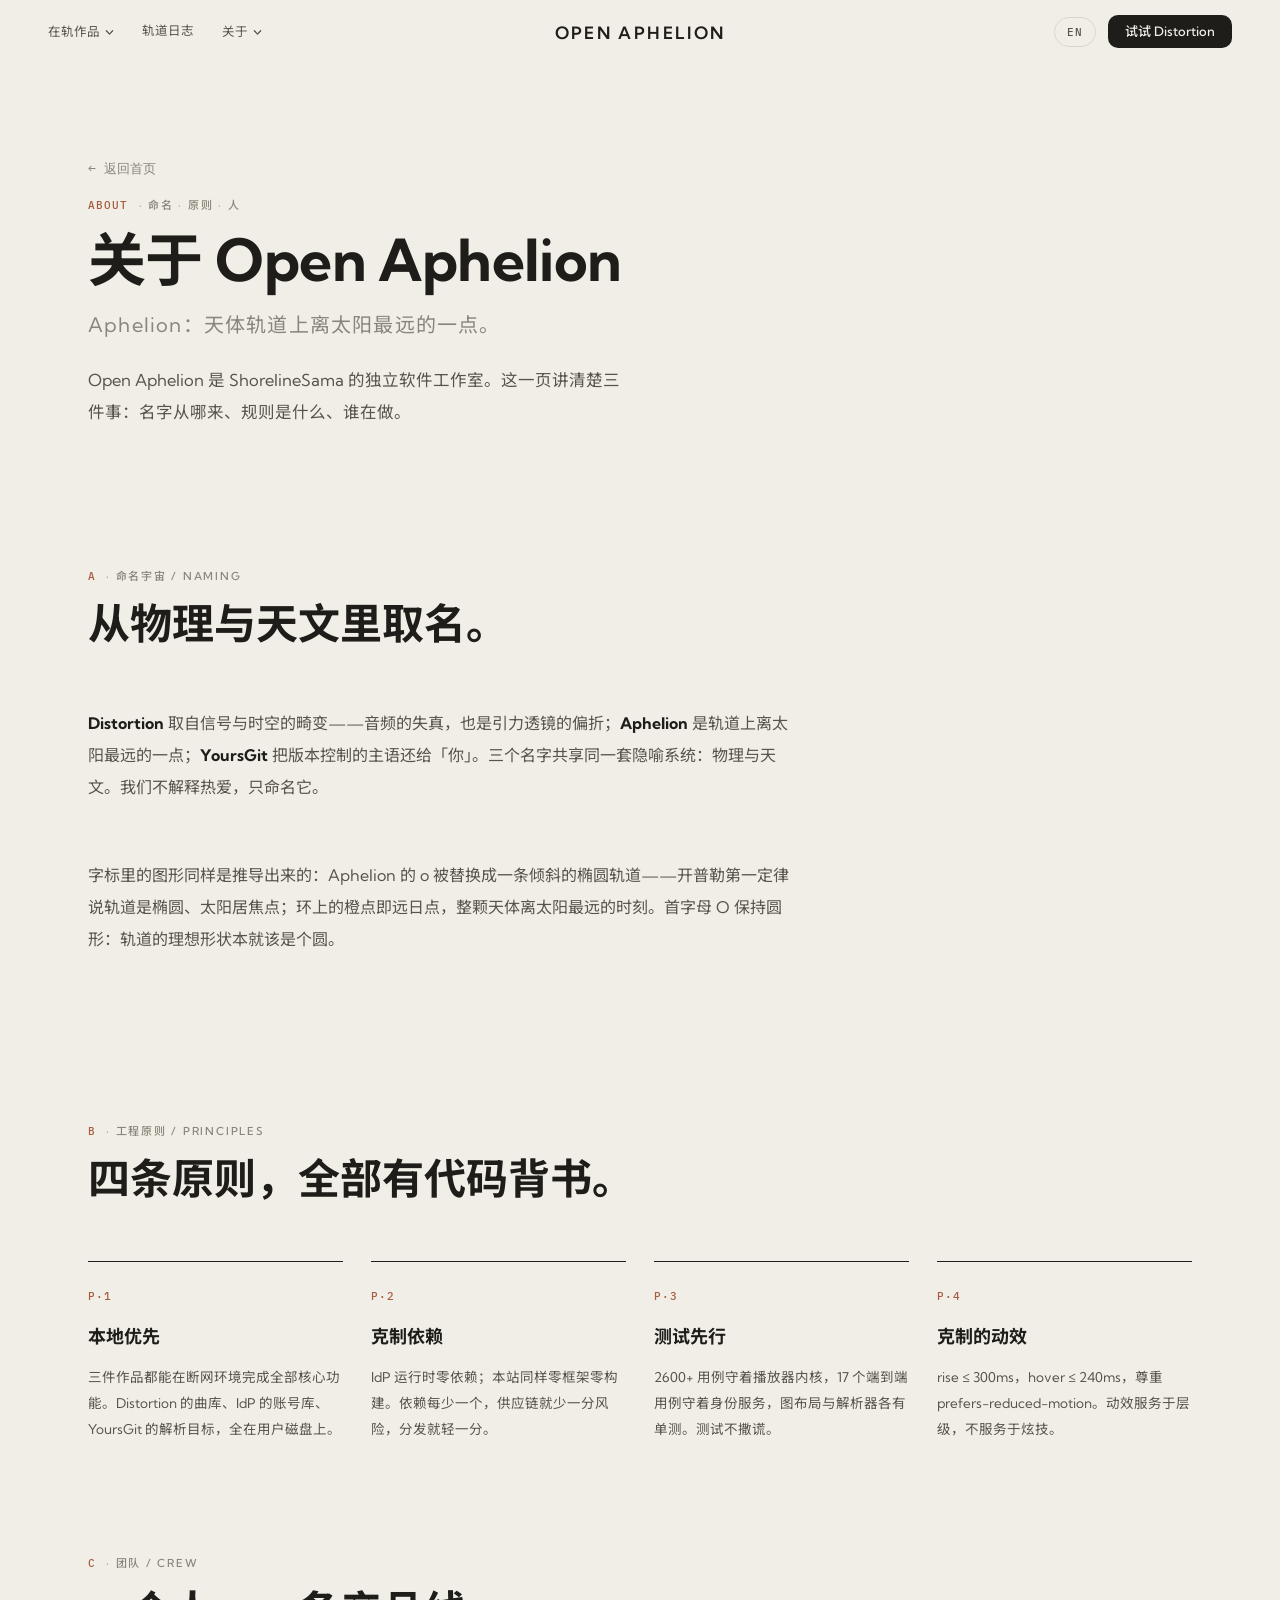
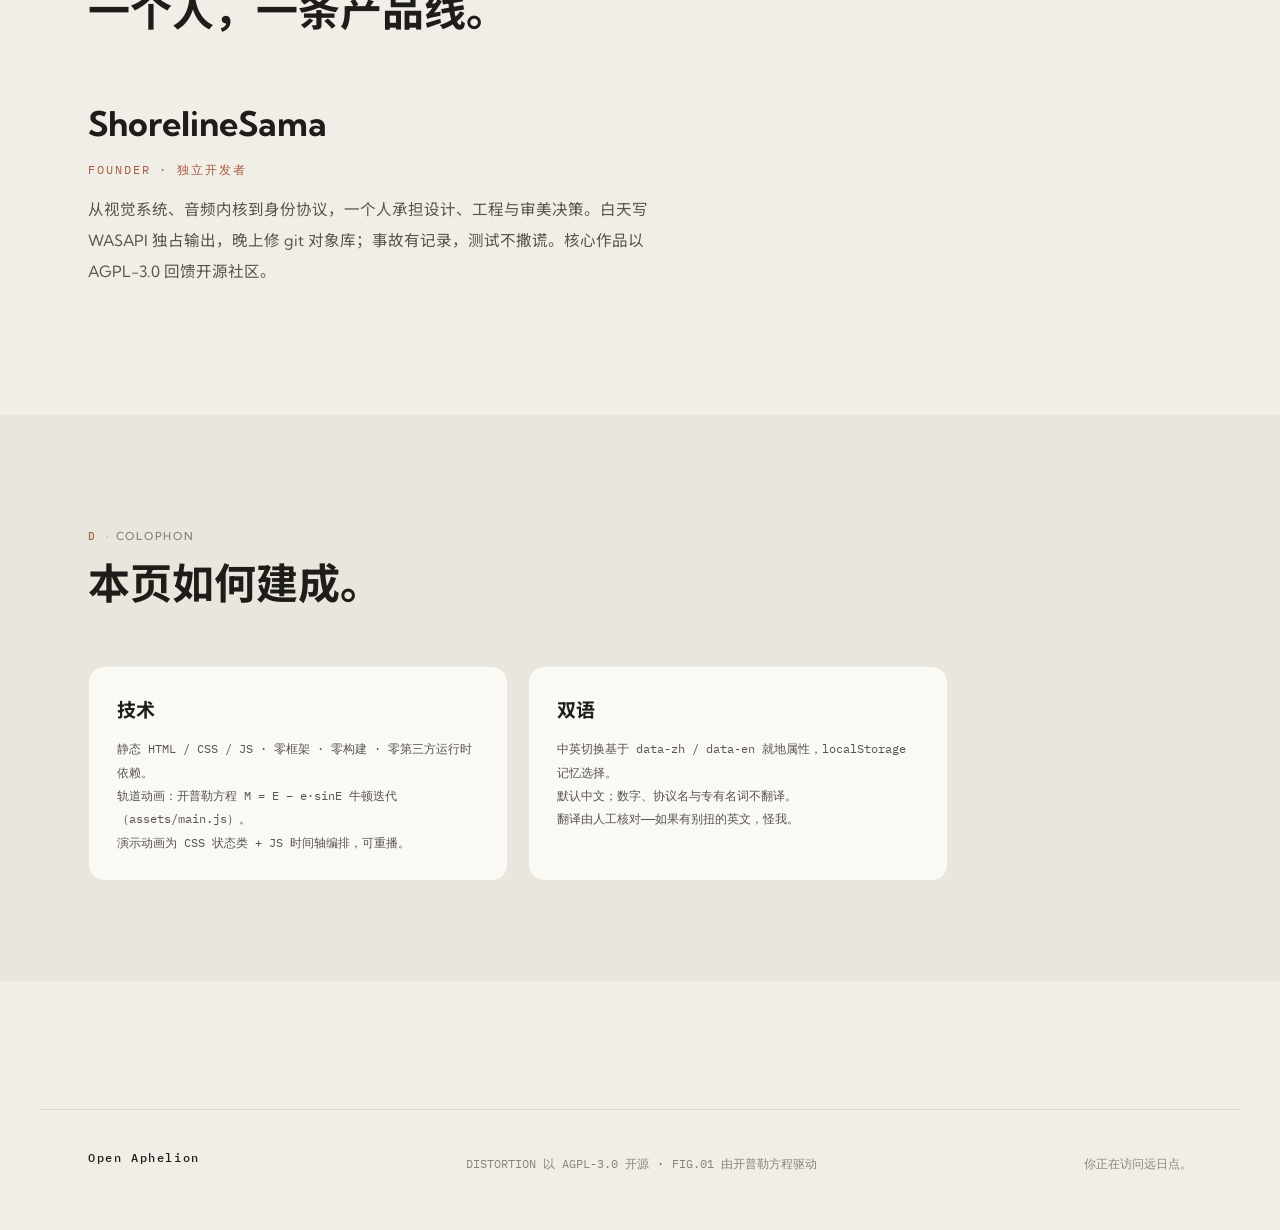
==== about.html @ 9a3bdd4e "Open Aphelion official website: 6-page bilingual site with Keplerian orbit demo - index + 3 work pag" ====
<!doctype html>
<html lang="zh-CN">
<head>
  <meta charset="utf-8">
  <meta name="viewport" content="width=device-width, initial-scale=1">
  <title data-zh="关于 — 命名宇宙与工程原则 · Open Aphelion" data-en="About — Naming & Engineering Principles · Open Aphelion">关于 — 命名宇宙与工程原则 · Open Aphelion</title>
  <link rel="icon" type="image/svg+xml" href="favicon.svg">
  <link rel="preconnect" href="https://fonts.googleapis.com">
  <link rel="preconnect" href="https://fonts.gstatic.com" crossorigin>
  <link href="https://fonts.googleapis.com/css2?family=Kumbh+Sans:wght@400;500;600;700&family=Noto+Sans+SC:wght@400;500;700&family=IBM+Plex+Mono:wght@400;500&display=swap" rel="stylesheet">
  <link rel="stylesheet" href="assets/style.css">
</head>
<body>

  <header class="topbar">
    <a class="brand" href="index.html" aria-label="Open Aphelion 首页">
      <span class="brand-name">Open Aphelion</span>
    </a>
    <nav class="topnav" aria-label="主导航">
      <div class="nav-item has-menu">
        <button class="nav-btn" type="button" aria-expanded="false" aria-haspopup="true"><span data-zh="在轨作品" data-en="Works">在轨作品</span><svg class="chev" viewBox="0 0 10 10" focusable="false"><path d="M1.5 3 L5 6.8 L8.5 3" fill="none" stroke="currentColor" stroke-width="1.4" stroke-linecap="round" stroke-linejoin="round"/></svg></button>
        <div class="menu" role="menu">
          <div class="menu-col">
            <p class="menu-title" data-zh="三件作品" data-en="Three works">三件作品</p>
            <a href="distortion.html" role="menuitem"><span data-zh="Distortion" data-en="Distortion">Distortion</span><span class="sub" data-zh="本地 Hi-Fi 无损播放器" data-en="Local Hi-Fi lossless player">本地 Hi-Fi 无损播放器</span></a>
            <a href="idp.html" role="menuitem"><span data-zh="Aphelion IdP" data-en="Aphelion IdP">Aphelion IdP</span><span class="sub" data-zh="统一身份认证 · 零依赖" data-en="Identity provider · zero deps">统一身份认证 · 零依赖</span></a>
            <a href="yoursgit.html" role="menuitem"><span data-zh="YoursGit" data-en="YoursGit">YoursGit</span><span class="sub" data-zh="本地 Git 提交可视化" data-en="Local Git visualization">本地 Git 提交可视化</span></a>
          </div>
          <div class="menu-col">
            <p class="menu-title" data-zh="速览" data-en="Overview">速览</p>
            <a href="index.html#works" role="menuitem" data-zh="作品总览" data-en="Works overview">作品总览</a>
            <a href="index.html#detail" role="menuitem" data-zh="夜航图" data-en="Night chart">夜航图</a>
            <a href="orbit-log.html" role="menuitem" data-zh="轨道日志" data-en="Orbit log">轨道日志</a>
          </div>
        </div>
      </div>
      <a href="orbit-log.html" data-zh="轨道日志" data-en="Orbit Log">轨道日志</a>
      <div class="nav-item has-menu">
        <button class="nav-btn" type="button" aria-expanded="false" aria-haspopup="true"><span data-zh="关于" data-en="About">关于</span><svg class="chev" viewBox="0 0 10 10" focusable="false"><path d="M1.5 3 L5 6.8 L8.5 3" fill="none" stroke="currentColor" stroke-width="1.4" stroke-linecap="round" stroke-linejoin="round"/></svg></button>
        <div class="menu" role="menu">
          <div class="menu-col">
            <p class="menu-title" data-zh="工作室" data-en="Studio">工作室</p>
            <a href="about.html#naming" role="menuitem" data-zh="命名宇宙" data-en="Naming">命名宇宙</a>
            <a href="about.html#principles" role="menuitem" data-zh="工程原则" data-en="Principles">工程原则</a>
            <a href="about.html#team-page" role="menuitem" data-zh="团队" data-en="Crew">团队</a>
            <a href="about.html#colophon" role="menuitem" data-zh="关于本页" data-en="About this page">关于本页</a>
          </div>
        </div>
      </div>
    </nav>
    </div>
    <div class="topbar-right">

      <button class="lang-btn" id="langBtn" type="button">EN</button>

      <a class="nav-cta" href="distortion.html" data-zh="试试 Distortion" data-en="Try Distortion">试试 Distortion</a>

    </div>

  </header>

  <main>
    <section class="subhero">
      <a class="backlink" href="index.html" data-zh="← 返回首页" data-en="← Back home">← 返回首页</a>
      <p class="eyebrow"><em>ABOUT</em>· <span data-zh="命名 · 原则 · 人" data-en="Naming · Principles · People">命名 · 原则 · 人</span></p>
      <h1 data-zh="关于 Open Aphelion" data-en="About Open Aphelion">关于 Open Aphelion</h1>
      <p class="sub-cn" data-zh="Aphelion：天体轨道上离太阳最远的一点。" data-en="Aphelion: the point of an orbit farthest from the sun.">Aphelion：天体轨道上离太阳最远的一点。</p>
      <p class="lead" data-zh="Open Aphelion 是 ShorelineSama 的独立软件工作室。这一页讲清楚三件事：名字从哪来、规则是什么、谁在做。" data-en="Open Aphelion is the independent studio of ShorelineSama. This page answers three things: where the names come from, what the rules are, and who does it.">Open Aphelion 是 ShorelineSama 的独立软件工作室。这一页讲清楚三件事：名字从哪来、规则是什么、谁在做。</p>
    </section>

    <section class="sec" id="naming">
      <header class="sec-head reveal">
        <p class="eyebrow"><em>A</em>· <span data-zh="命名宇宙 / NAMING" data-en="Naming / NAMING">命名宇宙 / NAMING</span></p>
        <h2 data-zh="从物理与天文里取名。" data-en="Names from physics and astronomy.">从物理与天文里取名。</h2>
      </header>
      <p class="prose reveal" data-zh-html="<strong>Distortion</strong> 取自信号与时空的畸变——音频的失真，也是引力透镜的偏折；<strong>Aphelion</strong> 是轨道上离太阳最远的一点；<strong>YoursGit</strong> 把版本控制的主语还给「你」。三个名字共享同一套隐喻系统：物理与天文。我们不解释热爱，只命名它。" data-en-html="<strong>Distortion</strong> comes from the warping of signals and spacetime — audio clipping, and the bending of light by a gravitational lens. <strong>Aphelion</strong> is the farthest point of an orbit from the sun. <strong>YoursGit</strong> hands the subject of version control back to <i>you</i>. One metaphor system: physics and astronomy. We don't explain the love; we just name it."><strong>Distortion</strong> 取自信号与时空的畸变——音频的失真，也是引力透镜的偏折；<strong>Aphelion</strong> 是轨道上离太阳最远的一点；<strong>YoursGit</strong> 把版本控制的主语还给「你」。三个名字共享同一套隐喻系统：物理与天文。我们不解释热爱，只命名它。</p>
      <p class="prose reveal" data-zh="字标里的图形同样是推导出来的：Aphelion 的 o 被替换成一条倾斜的椭圆轨道——开普勒第一定律说轨道是椭圆、太阳居焦点；环上的橙点即远日点，整颗天体离太阳最远的时刻。首字母 O 保持圆形：轨道的理想形状本就该是个圆。" data-en="The wordmark is derived the same way: the o in Aphelion becomes a tilted elliptical orbit — Kepler's first law says orbits are ellipses with the sun at a focus; the dot on the ring is the aphelion, the moment a body is farthest from the sun. The capital O stays a circle: the ideal shape of an orbit is a circle anyway.">字标里的图形同样是推导出来的：Aphelion 的 o 被替换成一条倾斜的椭圆轨道——开普勒第一定律说轨道是椭圆、太阳居焦点；环上的橙点即远日点，整颗天体离太阳最远的时刻。首字母 O 保持圆形：轨道的理想形状本就该是个圆。</p>
    </section>

    <section class="sec" id="principles">
      <header class="sec-head reveal">
        <p class="eyebrow"><em>B</em>· <span data-zh="工程原则 / PRINCIPLES" data-en="Principles / PRINCIPLES">工程原则 / PRINCIPLES</span></p>
        <h2 data-zh="四条原则，全部有代码背书。" data-en="Four principles, all backed by code.">四条原则，全部有代码背书。</h2>
      </header>
      <div class="principles">
        <div class="principle reveal">
          <span class="p-no">P·1</span>
          <h3 data-zh="本地优先" data-en="Local first">本地优先</h3>
          <p data-zh="三件作品都能在断网环境完成全部核心功能。Distortion 的曲库、IdP 的账号库、YoursGit 的解析目标，全在用户磁盘上。" data-en="All three works work offline at their core. Distortion's library, the IdP's account store and YoursGit's parse targets all live on the user's disk.">三件作品都能在断网环境完成全部核心功能。Distortion 的曲库、IdP 的账号库、YoursGit 的解析目标，全在用户磁盘上。</p>
        </div>
        <div class="principle reveal d1">
          <span class="p-no">P·2</span>
          <h3 data-zh="克制依赖" data-en="Minimal deps">克制依赖</h3>
          <p data-zh="IdP 运行时零依赖；本站同样零框架零构建。依赖每少一个，供应链就少一分风险，分发就轻一分。" data-en="The IdP has zero runtime deps; this site has zero frameworks and zero build. Fewer dependencies, less supply-chain risk, lighter ships.">IdP 运行时零依赖；本站同样零框架零构建。依赖每少一个，供应链就少一分风险，分发就轻一分。</p>
        </div>
        <div class="principle reveal d2">
          <span class="p-no">P·3</span>
          <h3 data-zh="测试先行" data-en="Test first">测试先行</h3>
          <p data-zh="2600+ 用例守着播放器内核，17 个端到端用例守着身份服务，图布局与解析器各有单测。测试不撒谎。" data-en="2600+ cases guard the player kernel, 17 end-to-end cases the identity service, with unit tests for graph layout and parsers. Tests don't lie.">2600+ 用例守着播放器内核，17 个端到端用例守着身份服务，图布局与解析器各有单测。测试不撒谎。</p>
        </div>
        <div class="principle reveal d3">
          <span class="p-no">P·4</span>
          <h3 data-zh="克制的动效" data-en="Restrained motion">克制的动效</h3>
          <p data-zh="rise ≤ 300ms，hover ≤ 240ms，尊重 prefers-reduced-motion。动效服务于层级，不服务于炫技。" data-en="rise ≤ 300ms, hover ≤ 240ms, prefers-reduced-motion respected. Motion serves hierarchy, not showing off.">rise ≤ 300ms，hover ≤ 240ms，尊重 prefers-reduced-motion。动效服务于层级，不服务于炫技。</p>
        </div>
      </div>
    </section>

    <section class="sec" id="team-page">
      <header class="sec-head reveal">
        <p class="eyebrow"><em>C</em>· <span data-zh="团队 / CREW" data-en="Crew / CREW">团队 / CREW</span></p>
        <h2 data-zh="一个人，一条产品线。" data-en="One person, one product line.">一个人，一条产品线。</h2>
      </header>
      <div class="crew reveal">
        <p class="crew-name">ShorelineSama</p>
        <p class="crew-role" data-zh="FOUNDER · 独立开发者" data-en="FOUNDER · Indie developer">FOUNDER · 独立开发者</p>
        <p class="crew-bio" data-zh="从视觉系统、音频内核到身份协议，一个人承担设计、工程与审美决策。白天写 WASAPI 独占输出，晚上修 git 对象库；事故有记录，测试不撒谎。核心作品以 AGPL-3.0 回馈开源社区。" data-en="From visual systems and audio kernels to identity protocols, one person carries design, engineering and taste. Writes WASAPI exclusive output by day, repairs git object stores by night; incidents on record, tests don't lie. Core works give back under AGPL-3.0.">从视觉系统、音频内核到身份协议，一个人承担设计、工程与审美决策。白天写 WASAPI 独占输出，晚上修 git 对象库；事故有记录，测试不撒谎。核心作品以 AGPL-3.0 回馈开源社区。</p>
      </div>
    </section>

    <div class="tint tint-wrap">
      <section class="sec" id="colophon">
        <header class="sec-head reveal">
          <p class="eyebrow"><em>D</em>· COLOPHON</p>
          <h2 data-zh="本页如何建成。" data-en="How this site is built.">本页如何建成。</h2>
        </header>
        <div class="openbox">
          <div class="open-cell reveal">
            <h3 data-zh="技术" data-en="Tech">技术</h3>
            <p class="mono" data-zh-html="静态 HTML / CSS / JS · 零框架 · 零构建 · 零第三方运行时依赖。<br>轨道动画：开普勒方程 M = E − e·sinE 牛顿迭代（assets/main.js）。<br>演示动画为 CSS 状态类 + JS 时间轴编排，可重播。" data-en-html="Static HTML / CSS / JS · zero frameworks · zero build · zero third-party runtime.<br>Orbit demo: Kepler's equation M = E − e·sinE via Newton iteration (assets/main.js).<br>The intro sequence is CSS state classes orchestrated by a JS timeline, replayable.">静态 HTML / CSS / JS · 零框架 · 零构建 · 零第三方运行时依赖。<br>轨道动画：开普勒方程 M = E − e·sinE 牛顿迭代（assets/main.js）。<br>演示动画为 CSS 状态类 + JS 时间轴编排，可重播。</p>
          </div>
          <div class="open-cell reveal d1">
            <h3 data-zh="双语" data-en="Bilingual">双语</h3>
            <p class="mono" data-zh-html="中英切换基于 data-zh / data-en 就地属性，localStorage 记忆选择。<br>默认中文；数字、协议名与专有名词不翻译。<br>翻译由人工核对——如果有别扭的英文，怪我。" data-en-html="ZH/EN toggle works on in-place data-zh / data-en attributes; choice kept in localStorage.<br>Chinese by default; numbers, protocol names and proper nouns stay untranslated.<br>Translations are hand-checked — blame me for any awkward English.">中英切换基于 data-zh / data-en 就地属性，localStorage 记忆选择。<br>默认中文；数字、协议名与专有名词不翻译。<br>翻译由人工核对——如果有别扭的英文，怪我。</p>
          </div>
        </div>
      </section>
    </div>
  </main>

  <footer class="foot">
    <p class="foot-brand" aria-label="Open Aphelion"><b>Open Aphelion</b></p>
    <p data-zh-html="DISTORTION 以 AGPL-3.0 开源<i>·</i>FIG.01 由开普勒方程驱动" data-en-html="DISTORTION is open source under AGPL-3.0<i>·</i>FIG.01 is driven by Kepler's equation">DISTORTION 以 AGPL-3.0 开源<i>·</i>FIG.01 由开普勒方程驱动</p>
    <p data-zh="你正在访问远日点。" data-en="You are at the aphelion.">你正在访问远日点。</p>
  </footer>

  <script src="assets/main.js"></script>
</body>
</html>
---- assets/style.css ----
/* ==========================================================
   OPEN APHELION — Anthropic 式人文印刷风
   象牙双底 #faf9f5 / #f0eee6 · 暖墨 #1f1d1a · book cloth 橙 #d97757
   衬线宣言 + 无衬线正文 + 等宽数据标注。
   动效纪律：rise ≤300ms，hover ≤240ms，尊重 prefers-reduced-motion。
   ========================================================== */

:root {
  /* Anthropic 校准色板：暖米底 + 赤陶点缀 + 实色细线 */
  --ivory: #f0eee6;
  --ivory-2: #e9e6dd;
  --card: #faf9f4;
  --ink: #1f1d1a;
  --ink-2: #57544d;
  --ink-3: #8a857a;
  --line: #d9d6ce;
  --line-soft: rgba(31, 29, 26, .08);
  --accent: #cc785c;
  --accent-deep: #a85b3f;
  --night: #141413;
  --night-ink: #ece7dd;
  --night-ink-2: #a89f92;
  --night-line: rgba(236, 231, 221, .14);

  /* 全站无衬线：Kumbh Sans（拉丁/字标）+ Noto Sans SC（中文）。
     --serif 变量保留以兼容旧引用，但已指向无衬线栈。 */
  --serif: "Kumbh Sans", "Noto Sans SC", system-ui, -apple-system, sans-serif;
  --sans-en: "Kumbh Sans", "Noto Sans SC", system-ui, -apple-system, sans-serif;
  --sans: "Kumbh Sans", "Noto Sans SC", "Microsoft YaHei", system-ui, -apple-system, sans-serif;
  --mono: "IBM Plex Mono", "Cascadia Mono", Consolas, "Courier New", monospace;
}

* { box-sizing: border-box; }

html { scroll-behavior: smooth; }

body {
  margin: 0;
  background: var(--ivory);
  color: var(--ink);
  font: 16px/1.8 var(--sans);
  -webkit-font-smoothing: antialiased;
  text-rendering: optimizeLegibility;
}

::selection { background: var(--accent); color: var(--ivory); }

a { color: inherit; }

h1, h2, h3 { font-family: var(--serif); font-weight: 700; }

/* ---------- 眉标 / 编号体系（sans 小型大写，mono 只做数据） ---------- */
.eyebrow {
  margin: 0 0 16px;
  font: 500 11px/1 var(--sans);
  letter-spacing: .16em;
  color: var(--ink-3);
  text-transform: uppercase;
}
.eyebrow em {
  font-style: normal;
  color: var(--accent-deep);
  margin-right: 10px;
  font-family: var(--mono);
  letter-spacing: .1em;
}

/* ---------- 进入动效（rise ≤300ms） ---------- */
.reveal { opacity: 0; transform: translateY(12px); transition: opacity .3s ease-out, transform .3s ease-out; }
.reveal.in { opacity: 1; transform: none; }
.d1 { transition-delay: .06s; }
.d2 { transition-delay: .12s; }
.d3 { transition-delay: .18s; }

/* ==========================================================
   顶栏 · Anthropic 式导航（照截图布局）
   链接组居左 · 字标绝对居中（全大写宽字距）· 右侧 EN + CTA
   ========================================================== */
.topbar {
  position: sticky;
  top: 0;
  z-index: 50;
  display: flex;
  justify-content: space-between;
  align-items: center;
  gap: 24px;
  padding: 15px clamp(20px, 4vw, 48px);
  background: color-mix(in srgb, var(--ivory) 92%, transparent);
  backdrop-filter: blur(10px);
  -webkit-backdrop-filter: blur(10px);
}

/* ---------- 字标：绝对居中，全大写宽字距 ---------- */
.brand {
  position: absolute;
  left: 50%;
  top: 50%;
  transform: translate(-50%, -50%);
  text-decoration: none;
  line-height: 1;
}
.brand-open,
.brand-name {
  font: 600 17px var(--sans-en);
  color: var(--ink);
  letter-spacing: .14em;
  text-transform: uppercase;
  white-space: nowrap;
}

.topnav {
  display: flex;
  gap: clamp(18px, 2.2vw, 30px);
  align-items: center;
}
.topnav a,
.nav-btn {
  font: 400 12.5px/1 var(--sans);
  color: var(--ink-2);
  text-decoration: none;
  padding: 8px 0;
  background: none;
  border: none;
  cursor: pointer;
  display: inline-flex;
  align-items: center;
  gap: 5px;
  transition: color .24s ease;
}
.topnav a:hover, .nav-btn:hover { color: var(--ink); }
.topnav a[aria-current="page"] { color: var(--ink); font-weight: 500; }

.nav-item { position: relative; }
.nav-btn .chev { width: 9px; height: 9px; transition: transform .24s ease; }
.nav-item.open .chev { transform: rotate(180deg); }
.nav-item.open .nav-btn { color: var(--ink); }

/* ---------- 下拉面板（Anthropic 式白卡多列） ---------- */
.menu {
  position: absolute;
  top: calc(100% + 10px);
  left: -16px;
  transform: translateY(6px);
  display: none;
  background: var(--card);
  border: 1px solid var(--line);
  border-radius: 14px;
  box-shadow: 0 18px 44px rgba(31, 29, 26, .12);
  padding: 22px 26px;
  gap: 40px;
  z-index: 60;
  white-space: nowrap;
}
.nav-item.open .menu { display: flex; animation: menu-in .2s ease-out forwards; }
@keyframes menu-in {
  from { opacity: 0; transform: translateY(2px); }
  to   { opacity: 1; transform: translateY(0); }
}
.menu-col { min-width: 190px; }
.menu-col + .menu-col { padding-left: 40px; border-left: 1px solid var(--line-soft); }
.menu-title {
  margin: 0 0 10px;
  font: 500 10.5px var(--mono);
  letter-spacing: .12em;
  color: var(--ink-3);
  text-transform: uppercase;
}
.menu a {
  display: block;
  padding: 6px 0;
  font: 400 13.5px/1.5 var(--sans);
  color: var(--ink);
  text-decoration: none;
  transition: color .2s ease;
}
.menu a:hover { color: var(--accent-deep); }
.menu a .sub { display: block; font-size: 11.5px; color: var(--ink-3); }

.topbar-right { display: flex; align-items: center; gap: 12px; flex: none; margin-left: auto; }

.lang-btn {
  font: 500 10.5px var(--mono);
  letter-spacing: .08em;
  color: var(--ink-2);
  background: none;
  border: 1px solid var(--line);
  border-radius: 999px;
  padding: 7px 12px;
  cursor: pointer;
  transition: color .24s ease, border-color .24s ease;
}
.lang-btn:hover { color: var(--accent-deep); border-color: var(--accent-deep); }

.nav-cta {
  font: 500 13px/1 var(--sans);
  color: var(--ivory);
  background: var(--ink);
  padding: 10px 17px;
  border-radius: 10px;
  text-decoration: none;
  transition: background .24s ease, transform .24s ease;
}
.nav-cta:hover { background: var(--accent-deep); transform: translateY(-1px); }

/* ==========================================================
   HERO
   ========================================================== */
.hero {
  max-width: 1200px;
  margin: 0 auto;
  padding: clamp(48px, 7vw, 100px) clamp(20px, 4vw, 48px) 0;
}

.hero-grid {
  display: grid;
  grid-template-columns: minmax(0, 10fr) minmax(0, 11fr);
  gap: clamp(28px, 5vw, 64px);
  align-items: center;
}

.hero-copy h1 {
  margin: 0 0 10px;
  font-size: clamp(40px, 5vw, 66px);
  line-height: 1.1;
  letter-spacing: -.005em;
}

/* Hero 超大字标（Kumbh Sans，两级同权） */
.wordmark-hero {
  font-family: var(--sans-en);
  font-weight: 600;
  letter-spacing: -.015em;
  white-space: nowrap;
}
.wordmark-hero .wm-open {
  font-weight: 600;
  color: var(--ink);
  margin-right: .22em;
  letter-spacing: -.015em;
}

.hero-cn {
  margin: 0 0 24px;
  font-family: var(--serif);
  font-weight: 600;
  font-size: clamp(19px, 2vw, 24px);
  letter-spacing: .08em;
  color: var(--ink);
}

.lead {
  margin: 0 0 34px;
  max-width: 33em;
  font-size: 16.5px;
  line-height: 1.9;
  color: var(--ink-2);
}
.lead strong { color: var(--ink); }

.hero-cta { display: flex; flex-wrap: wrap; gap: 14px; align-items: center; }

.btn-solid, .btn-ghost {
  display: inline-block;
  padding: 13px 26px;
  font: 500 14px/1 var(--sans);
  letter-spacing: .02em;
  text-decoration: none;
  border-radius: 10px;
  transition: background .24s ease, color .24s ease, transform .24s ease, border-color .24s ease;
}
.btn-solid { background: var(--ink); color: var(--ivory); }
.btn-solid:hover { background: var(--accent-deep); transform: translateY(-2px); }
.btn-ghost { background: transparent; color: var(--ink-2); border: none; padding-left: 4px; }
.btn-ghost:hover { color: var(--accent-deep); transform: translateY(-2px); }

/* ---------- 轨道图 ---------- */
.orbit-figure { margin: 0; min-width: 0; }
.orbit-figure svg { width: 100%; height: auto; display: block; }

.orbit-figure figcaption {
  margin-top: 14px;
  padding-top: 14px;
  border-top: 1px solid var(--line-soft);
  font: 400 11.5px/1.8 var(--mono);
  color: var(--ink-3);
}

.orbit { fill: none; stroke: var(--ink); stroke-opacity: .42; stroke-width: 1.2; vector-effect: non-scaling-stroke; transition: stroke-opacity .24s ease, stroke .24s ease; }
.orbit.hover { stroke: var(--accent-deep); stroke-opacity: .85; }

.sun-core { fill: var(--accent); }
.sun-halo1 { fill: none; stroke: var(--accent); stroke-opacity: .45; stroke-width: 1; }
.sun-halo2 { fill: none; stroke: var(--accent); stroke-opacity: .16; stroke-width: 1; }

.ap-mark { fill: none; stroke: var(--accent); stroke-width: 1.4; }
.ap-line { stroke: var(--accent); stroke-width: 1; stroke-dasharray: 3 3; }
.ap-label { font: 500 11px var(--mono); letter-spacing: .14em; fill: var(--accent-deep); }
.ap-sub { font: 400 10px var(--sans); fill: var(--ink-3); }

.fig-corner { font: 400 10px var(--mono); letter-spacing: .08em; fill: var(--ink-3); }

.body { cursor: pointer; outline: none; }
.body-dot { fill: var(--ink); transition: fill .24s ease; }
.body-label {
  font: 500 10.5px var(--mono);
  letter-spacing: .12em;
  fill: var(--ink);
  text-anchor: middle;
  opacity: 0;
  transition: opacity .24s ease;
}
.body:hover .body-dot, .body:focus-visible .body-dot { fill: var(--accent-deep); }
.body:hover .body-label, .body:focus-visible .body-label { opacity: 1; }

/* ---------- 彗尾拖迹 ---------- */
.trail-dot { fill: var(--ink); pointer-events: none; }
.trail-dot.t1 { fill: var(--ink); }
.trail-dot.t2 { fill: var(--ink); }

/* ---------- 星空层 ---------- */
.star { fill: var(--ink); pointer-events: none; animation: twinkle 3.4s ease-in-out infinite alternate; }
@keyframes twinkle { from { opacity: .10; } to { opacity: .55; } }

/* ---------- 太阳呼吸 / 点火涟漪 ---------- */
.sun-halo1, .sun-halo2 { transform-box: fill-box; transform-origin: center; }
#orbitSvg:not(.intro) .sun-halo1 { animation: sun-breathe 3.6s ease-in-out infinite; }
#orbitSvg:not(.intro) .sun-halo2 { animation: sun-breathe 3.6s ease-in-out 1.2s infinite; }
@keyframes sun-breathe {
  0%, 100% { transform: scale(1); opacity: 1; }
  50%      { transform: scale(1.07); opacity: .72; }
}
.sun-ripple {
  fill: none; stroke: var(--accent); stroke-width: 1;
  transform-box: fill-box; transform-origin: center;
  animation: sun-ripple 1.15s ease-out forwards;
}
@keyframes sun-ripple {
  from { transform: scale(1); opacity: .55; }
  to   { transform: scale(3.8); opacity: 0; }
}

/* ---------- 描线笔尖 ---------- */
.draw-tip { fill: var(--accent); pointer-events: none; }

/* ---------- 天体信息牌（双行） ---------- */
.body-label .lb-sub {
  font: 400 9.5px var(--mono);
  letter-spacing: .06em;
  fill: var(--ink-3);
}

/* ---------- 时间流速控制 ---------- */
.speed-ctl {
  display: inline-flex;
  gap: 4px;
  margin-left: 12px;
  vertical-align: middle;
}
.speed-btn {
  font: 500 10.5px var(--mono);
  color: var(--ink-3);
  background: none;
  border: 1px solid var(--line);
  border-radius: 999px;
  padding: 4px 11px;
  cursor: pointer;
  transition: color .24s ease, border-color .24s ease, background .24s ease;
}
.speed-btn:hover { color: var(--ink); border-color: var(--ink-3); }
.speed-btn[aria-pressed="true"] {
  color: var(--ivory);
  background: var(--ink);
  border-color: var(--ink);
}

/* ---------- 开场演示动画（JS 时间轴驱动状态类） ---------- */
#orbitSvg.intro .stars,
#orbitSvg.intro .sun,
#orbitSvg.intro .orbit,
#orbitSvg.intro .body,
#orbitSvg.intro .ap-mark,
#orbitSvg.intro .ap-line,
#orbitSvg.intro .ap-label,
#orbitSvg.intro .ap-sub,
#orbitSvg.intro .fig-corner { opacity: 0; }

#orbitSvg.intro .stars { transition: opacity .8s ease; }
#orbitSvg.s-stars .stars { opacity: 1; }

#orbitSvg.intro .sun { transition: opacity .5s ease; }
#orbitSvg.s-sun .sun { opacity: 1; }

#orbitSvg.s-o1 .o1, #orbitSvg.s-o2 .o2, #orbitSvg.s-o3 .o3 { opacity: 1; transition: opacity .35s ease; }

#orbitSvg.s-b1 #body1, #orbitSvg.s-b2 #body2, #orbitSvg.s-b3 #body3 { opacity: 1; transition: opacity .45s ease; }
#orbitSvg.intro .body-dot { transform: scale(0); transform-box: fill-box; transform-origin: center; }
#orbitSvg.s-b1 #body1 .body-dot, #orbitSvg.s-b2 #body2 .body-dot, #orbitSvg.s-b3 #body3 .body-dot {
  transform: scale(1); transition: transform .5s cubic-bezier(.34,1.56,.64,1);
}

#orbitSvg.s-ap .ap-mark, #orbitSvg.s-ap .ap-line, #orbitSvg.s-ap .ap-label, #orbitSvg.s-ap .ap-sub {
  opacity: 1; transition: opacity .6s ease;
}
#orbitSvg.s-fig .fig-corner { opacity: 1; transition: opacity .6s ease; }

.replay-btn {
  margin-left: 12px;
  font: 500 10.5px var(--mono);
  letter-spacing: .08em;
  color: var(--accent-deep);
  background: none;
  border: 1px solid rgba(217, 119, 87, .45);
  border-radius: 999px;
  padding: 4px 12px;
  cursor: pointer;
  transition: background .24s ease, color .24s ease;
}
.replay-btn:hover { background: var(--accent-deep); color: var(--ivory); }

/* ---------- 子页 ---------- */
.subhero {
  max-width: 1200px;
  margin: 0 auto;
  padding: clamp(48px, 7vw, 96px) clamp(20px, 4vw, 48px) 0;
  scroll-margin-top: 72px;
}
.subhero h1 {
  margin: 0 0 14px;
  font-size: clamp(36px, 4.6vw, 58px);
  line-height: 1.15;
  letter-spacing: -.01em;
}
.subhero .sub-cn {
  margin: 0 0 22px;
  font-size: clamp(16px, 1.6vw, 20px);
  color: var(--ink-3);
  letter-spacing: .06em;
}
.subhero .lead { margin-bottom: 28px; }
.chip-row { display: flex; flex-wrap: wrap; gap: 10px; margin-bottom: 34px; }
.chip-row .chip { font-size: 11px; padding: 7px 13px; }

.codeblock {
  background: var(--night);
  color: var(--night-ink);
  border-radius: 14px;
  padding: 22px 24px;
  overflow-x: auto;
  font: 400 12.5px/1.9 var(--mono);
  margin: 0 0 28px;
}
.codeblock .cm { color: var(--night-ink-2); }
.codeblock .hl { color: var(--accent); }

.getbox {
  display: grid;
  grid-template-columns: repeat(2, minmax(0, 1fr));
  gap: 16px;
  max-width: 760px;
}
.getcell {
  background: var(--card);
  border: 1px solid var(--line-soft);
  border-radius: 16px;
  padding: 24px 26px;
}
.getcell h3 { margin: 0 0 8px; font-size: 17px; }
.getcell p { margin: 0; font-size: 13.5px; line-height: 1.9; color: var(--ink-2); }
.getcell .mono { font-family: var(--mono); font-size: 12px; color: var(--accent-deep); }

.backlink {
  display: inline-block;
  margin-bottom: 22px;
  font: 400 12.5px var(--mono);
  color: var(--ink-3);
  text-decoration: none;
  transition: color .24s ease;
}
.backlink:hover { color: var(--accent-deep); }

/* 子页 prev / next */
.pn {
  max-width: 1200px;
  margin: clamp(56px, 8vw, 100px) auto 0;
  padding: 0 clamp(20px, 4vw, 48px);
  display: grid;
  grid-template-columns: 1fr 1fr;
  gap: 16px;
}
.pn a {
  display: block;
  background: var(--card);
  border: 1px solid var(--line-soft);
  border-radius: 16px;
  padding: 22px 26px;
  text-decoration: none;
  transition: transform .24s ease, box-shadow .24s ease;
}
.pn a:hover { transform: translateY(-3px); box-shadow: 0 14px 34px rgba(31,29,26,.07); }
.pn .pn-label { display: block; font: 400 11px var(--mono); letter-spacing: .12em; color: var(--ink-3); margin-bottom: 6px; }
.pn .pn-name { font: 600 18px var(--sans-en); color: var(--ink); }
.pn a.next { text-align: right; }

/* ---------- hero 数据行 ---------- */
.hero-stats {
  list-style: none;
  margin: clamp(44px, 6vw, 76px) 0 0;
  padding: 30px 0 40px;
  border-top: 1px solid var(--line);
  display: grid;
  grid-template-columns: repeat(4, 1fr);
  gap: 20px;
}
.hero-stats li { border-left: 1px solid var(--line-soft); padding-left: 20px; }
.hero-stats b {
  display: block;
  font: 500 clamp(22px, 2.6vw, 30px)/1.15 var(--mono);
  letter-spacing: -.02em;
  color: var(--ink);
}
.hero-stats span { font: 400 12px/1.7 var(--mono); color: var(--ink-3); }

/* ==========================================================
   宣言（衬线大字，Anthropic 式）
   ========================================================== */
.manifesto {
  max-width: 860px;
  margin: 0 auto;
  padding: clamp(72px, 10vw, 140px) clamp(20px, 4vw, 48px);
  text-align: left;
}
.manifesto h2 {
  margin: 0 0 26px;
  font-size: clamp(28px, 3.8vw, 46px);
  line-height: 1.35;
  letter-spacing: .01em;
  font-weight: 700;
}
.manifesto h2 em { font-style: normal; color: var(--accent-deep); }
.manifesto p {
  margin: 0;
  max-width: 36em;
  font-size: 16.5px;
  line-height: 2;
  color: var(--ink-2);
}

/* ==========================================================
   通用 Section
   ========================================================== */
.sec {
  max-width: 1200px;
  margin: 0 auto;
  padding: clamp(64px, 9vw, 120px) clamp(20px, 4vw, 48px) 0;
  scroll-margin-top: 72px;
}

.sec-head { margin-bottom: clamp(36px, 5vw, 56px); }
.sec-head h2 {
  margin: 0 0 12px;
  font-size: clamp(27px, 3.4vw, 42px);
  letter-spacing: 0;
  line-height: 1.25;
}
.sec-sub { margin: 0; color: var(--ink-2); font-size: 15.5px; max-width: 40em; }

.prose { max-width: 44em; margin: 0 0 clamp(36px, 5vw, 56px); color: var(--ink-2); font-size: 16px; line-height: 2; }
.prose strong { color: var(--ink); }

/* 交替底色段 */
.tint { background: var(--ivory-2); }
.tint-wrap { margin-top: clamp(72px, 10vw, 140px); padding-bottom: clamp(56px, 8vw, 100px); }
.tint-wrap .sec { padding-top: clamp(64px, 9vw, 120px); }

/* ==========================================================
   作品卡
   ========================================================== */
.cards {
  display: grid;
  grid-template-columns: repeat(3, minmax(0, 1fr));
  gap: 20px;
}

.card {
  display: flex;
  flex-direction: column;
  background: var(--card);
  border: 1px solid var(--line);
  border-radius: 12px;
  padding: 30px 28px 26px;
  transition: transform .24s ease, box-shadow .24s ease;
}
.card:hover {
  transform: translateY(-4px);
  box-shadow: 0 18px 44px rgba(31, 29, 26, .07);
}
.card:hover .card-no { color: var(--accent-deep); }

.card-top {
  display: flex;
  justify-content: space-between;
  align-items: baseline;
  margin-bottom: 22px;
}
.card-no { font: 500 13px/1 var(--mono); color: var(--ink-3); transition: color .24s ease; }
.chip {
  font: 400 10px/1 var(--mono);
  letter-spacing: .1em;
  color: var(--accent-deep);
  background: color-mix(in srgb, var(--accent) 12%, transparent);
  border-radius: 999px;
  padding: 6px 11px;
}

.card-title { margin: 0 0 6px; font-size: 25px; }
.card-cn {
  font-size: 13.5px;
  font-weight: 600;
  color: var(--ink-3);
  margin-left: 8px;
  letter-spacing: .12em;
}
.card-role {
  margin: 0 0 16px;
  font: 400 12px/1.6 var(--mono);
  color: var(--accent-deep);
}
.card-desc { margin: 0 0 22px; font-size: 14px; line-height: 1.9; color: var(--ink-2); flex: 1; }

.card-meta { margin: 0 0 20px; }
.card-meta div {
  display: grid;
  grid-template-columns: 84px 1fr;
  gap: 12px;
  padding: 9px 0;
  border-top: 1px solid var(--line-soft);
  font: 400 11.5px/1.7 var(--mono);
}
.card-meta dt { color: var(--ink-3); letter-spacing: .08em; }
.card-meta dd { margin: 0; color: var(--ink); }

.card-link {
  font: 400 13px/1 var(--sans);
  text-decoration: none;
  color: var(--ink-2);
  transition: color .24s ease;
}
.card-link:hover { color: var(--accent-deep); }

/* ==========================================================
   夜航图（深色反转段，Anthropic 式更沉静）
   ========================================================== */
.night {
  background: var(--night);
  color: var(--night-ink);
  border-radius: 24px;
  margin-top: clamp(64px, 9vw, 120px);
  padding-bottom: clamp(56px, 7vw, 88px);
}
.sec.night + .sec.night { margin-top: 20px; }
.night .sec-head h2 { color: var(--night-ink); }
.night .eyebrow { color: var(--night-ink-2); }
.night .eyebrow em { color: var(--accent); }
.night .sec-sub { color: var(--night-ink-2); }

.panel {
  border: 1px solid var(--night-line);
  border-radius: 18px;
  padding: clamp(24px, 3vw, 36px);
  margin-bottom: 18px;
  background: rgba(236, 231, 221, .02);
}

.panel-head {
  display: flex;
  align-items: baseline;
  gap: 16px;
  flex-wrap: wrap;
  padding-bottom: 20px;
  margin-bottom: 24px;
  border-bottom: 1px solid var(--night-line);
}
.panel-no { font: 500 13px/1 var(--mono); color: var(--accent); }
.panel-head h3 { margin: 0; font-size: 23px; flex: 1; min-width: 200px; }
.panel-head h3 span {
  font-family: var(--sans);
  font-size: 13px;
  font-weight: 400;
  color: var(--night-ink-2);
  margin-left: 10px;
  letter-spacing: .06em;
}
.panel-flag {
  font: 400 10px/1 var(--mono);
  letter-spacing: .12em;
  color: var(--accent);
  background: rgba(217, 119, 87, .12);
  border-radius: 999px;
  padding: 6px 12px;
}

.panel-grid {
  display: grid;
  grid-template-columns: repeat(4, minmax(0, 1fr));
  gap: 28px;
}
.panel-grid.two { grid-template-columns: repeat(4, minmax(0, 1fr)); }

.pgroup h4 {
  margin: 0 0 12px;
  font: 500 11px/1 var(--mono);
  letter-spacing: .16em;
  color: var(--accent);
}
.pgroup ul { list-style: none; margin: 0; padding: 0; }
.pgroup li {
  position: relative;
  padding: 7px 0 7px 17px;
  font-size: 13px;
  line-height: 1.7;
  color: var(--night-ink);
  border-top: 1px solid rgba(236, 231, 221, .07);
}
.pgroup li::before {
  content: "—";
  position: absolute;
  left: 0;
  color: var(--night-ink-2);
  font-size: 11px;
}
.mono-list li { font: 400 12.5px/1.8 var(--mono); color: var(--night-ink-2); }
.mono-list li::before { content: "·"; color: var(--accent); }

.panel-nums {
  margin: 26px 0 0;
  padding-top: 18px;
  border-top: 1px solid var(--night-line);
  font: 400 12.5px/1.9 var(--mono);
  color: var(--night-ink-2);
}
.panel-nums b { color: var(--night-ink); font-weight: 500; font-size: 15px; }
.panel-nums i { font-style: normal; color: var(--accent); margin: 0 10px; }

/* 设计注记（真实引文） */
.panel-note {
  margin: 22px 0 0;
  padding: 16px 20px;
  border-left: 2px solid var(--accent);
  background: rgba(236, 231, 221, .03);
  border-radius: 0 12px 12px 0;
  font-family: var(--serif);
  font-size: 14.5px;
  line-height: 1.9;
  color: var(--night-ink);
}
.panel-note cite {
  display: block;
  margin-top: 6px;
  font: 400 11px/1.6 var(--mono);
  font-style: normal;
  color: var(--night-ink-2);
}

/* ==========================================================
   轨道日志（时间线）
   ========================================================== */
.log {
  list-style: none;
  margin: 0;
  padding: 0;
  max-width: 780px;
}
.log li {
  position: relative;
  display: grid;
  grid-template-columns: 128px 1fr;
  gap: 22px;
  padding: 22px 0 26px;
  border-top: 1px solid var(--line-soft);
}
.log li:last-child { border-bottom: 1px solid var(--line-soft); }
.log-time {
  font: 400 12px/1.9 var(--mono);
  color: var(--accent-deep);
  letter-spacing: .04em;
}
.log-body b {
  display: block;
  font-family: var(--serif);
  font-size: 17px;
  font-weight: 700;
  margin-bottom: 6px;
}
.log-body p { margin: 0; font-size: 14px; line-height: 1.95; color: var(--ink-2); }

/* ==========================================================
   命名宇宙 · 工程原则
   ========================================================== */
.principles {
  display: grid;
  grid-template-columns: repeat(4, minmax(0, 1fr));
  gap: 28px;
}
.principle { border-top: 1px solid var(--ink); padding-top: 18px; }
.p-no { font: 500 11px/1 var(--mono); color: var(--accent-deep); letter-spacing: .1em; }
.principle h3 { margin: 12px 0 10px; font-size: 18px; }
.principle p { margin: 0; font-size: 13.5px; line-height: 1.95; color: var(--ink-2); }

/* ==========================================================
   开源与 colophon
   ========================================================== */
.openbox {
  display: grid;
  grid-template-columns: 1fr 1fr;
  gap: 20px;
  max-width: 860px;
}
.open-cell {
  background: var(--card);
  border: 1px solid var(--line-soft);
  border-radius: 16px;
  padding: 26px 28px;
}
.open-cell h3 { margin: 0 0 10px; font-size: 19px; }
.open-cell p { margin: 0; font-size: 14px; line-height: 1.95; color: var(--ink-2); }
.open-cell p b { color: var(--ink); }
.open-cell .mono { font-family: var(--mono); font-size: 12px; color: var(--ink-2); }

/* ==========================================================
   团队
   ========================================================== */
.crew { max-width: 600px; }
.crew-name { margin: 0; font-family: var(--serif); font-weight: 700; font-size: 34px; }
.crew-role { margin: 10px 0 18px; font: 400 12px/1 var(--mono); letter-spacing: .16em; color: var(--accent-deep); }
.crew-bio { margin: 0; color: var(--ink-2); font-size: 15.5px; line-height: 2; }

/* ==========================================================
   Footer
   ========================================================== */
.foot {
  max-width: 1200px;
  margin: clamp(72px, 10vw, 130px) auto 0;
  padding: 30px clamp(20px, 4vw, 48px) 44px;
  border-top: 1px solid var(--line);
  display: flex;
  justify-content: space-between;
  gap: 14px;
  flex-wrap: wrap;
  font: 400 11.5px/2 var(--mono);
  color: var(--ink-3);
}
.foot b { color: var(--ink); font-weight: 500; letter-spacing: .14em; }
.foot i { font-style: normal; color: var(--accent-deep); margin: 0 8px; }

.foot-brand { line-height: 1 !important; }
.foot-brand .fb-open,
.foot-brand > span b { font: 600 15px var(--sans-en); color: var(--ink); letter-spacing: -.005em; }

/* 字标彩蛋注解 */
.type-note {
  max-width: 44em;
  margin: 0 0 clamp(36px, 5vw, 56px);
  padding: 16px 22px;
  border-left: 2px solid var(--accent);
  background: var(--card);
  border-radius: 0 12px 12px 0;
  font-size: 14.5px;
  line-height: 2;
  color: var(--ink-2);
}
.type-note p { margin: 0; }
.type-note b { color: var(--ink); }

/* ==========================================================
   响应式
   ========================================================== */
@media (max-width: 960px) {
  .hero-grid { grid-template-columns: 1fr; }
  .cards { grid-template-columns: 1fr; }
  .panel-grid, .panel-grid.two { grid-template-columns: repeat(2, minmax(0, 1fr)); }
  .principles { grid-template-columns: repeat(2, minmax(0, 1fr)); }
  .openbox { grid-template-columns: 1fr; }
}

@media (max-width: 640px) {
  .topnav { display: none; }
  .hero-stats { grid-template-columns: repeat(2, 1fr); row-gap: 28px; }
  .panel-grid, .panel-grid.two { grid-template-columns: 1fr; }
  .principles { grid-template-columns: 1fr; }
  .foot { flex-direction: column; }
  .log li { grid-template-columns: 1fr; gap: 6px; }
}

/* ==========================================================
   动效尊重：prefers-reduced-motion
   ========================================================== */
@media (prefers-reduced-motion: reduce) {
  html { scroll-behavior: auto; }
  .reveal { opacity: 1; transform: none; transition: none; }
  .card:hover { transform: none; }
  .btn-solid:hover, .btn-ghost:hover { transform: none; }
  #orbitSvg.intro .sun, #orbitSvg.intro .orbit, #orbitSvg.intro .body,
  #orbitSvg.intro .ap-mark, #orbitSvg.intro .ap-line, #orbitSvg.intro .ap-label,
  #orbitSvg.intro .ap-sub, #orbitSvg.intro .fig-corner, #orbitSvg.intro .stars { opacity: 1; }
  #orbitSvg.intro .body-dot { transform: none; }
  #orbitSvg:not(.intro) .sun-halo1, #orbitSvg:not(.intro) .sun-halo2 { animation: none; }
  .speed-ctl { display: none; }
}
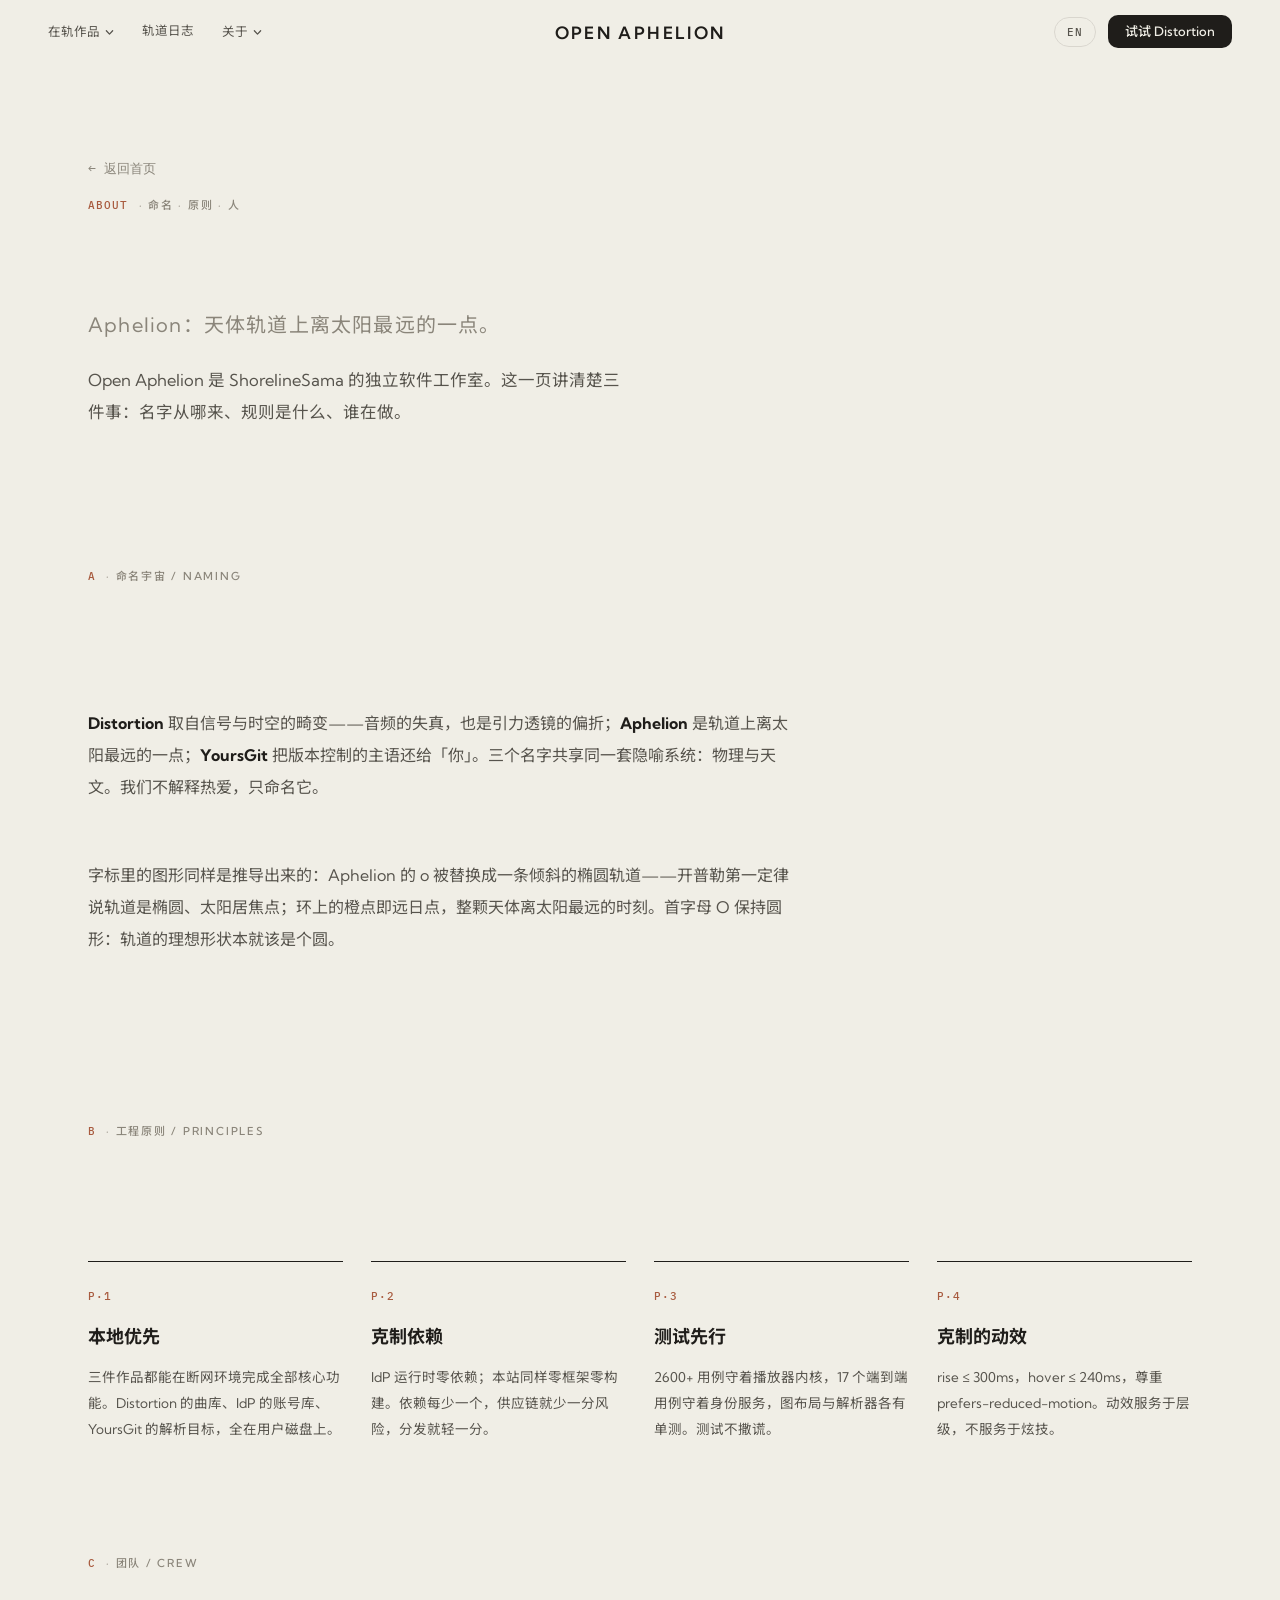
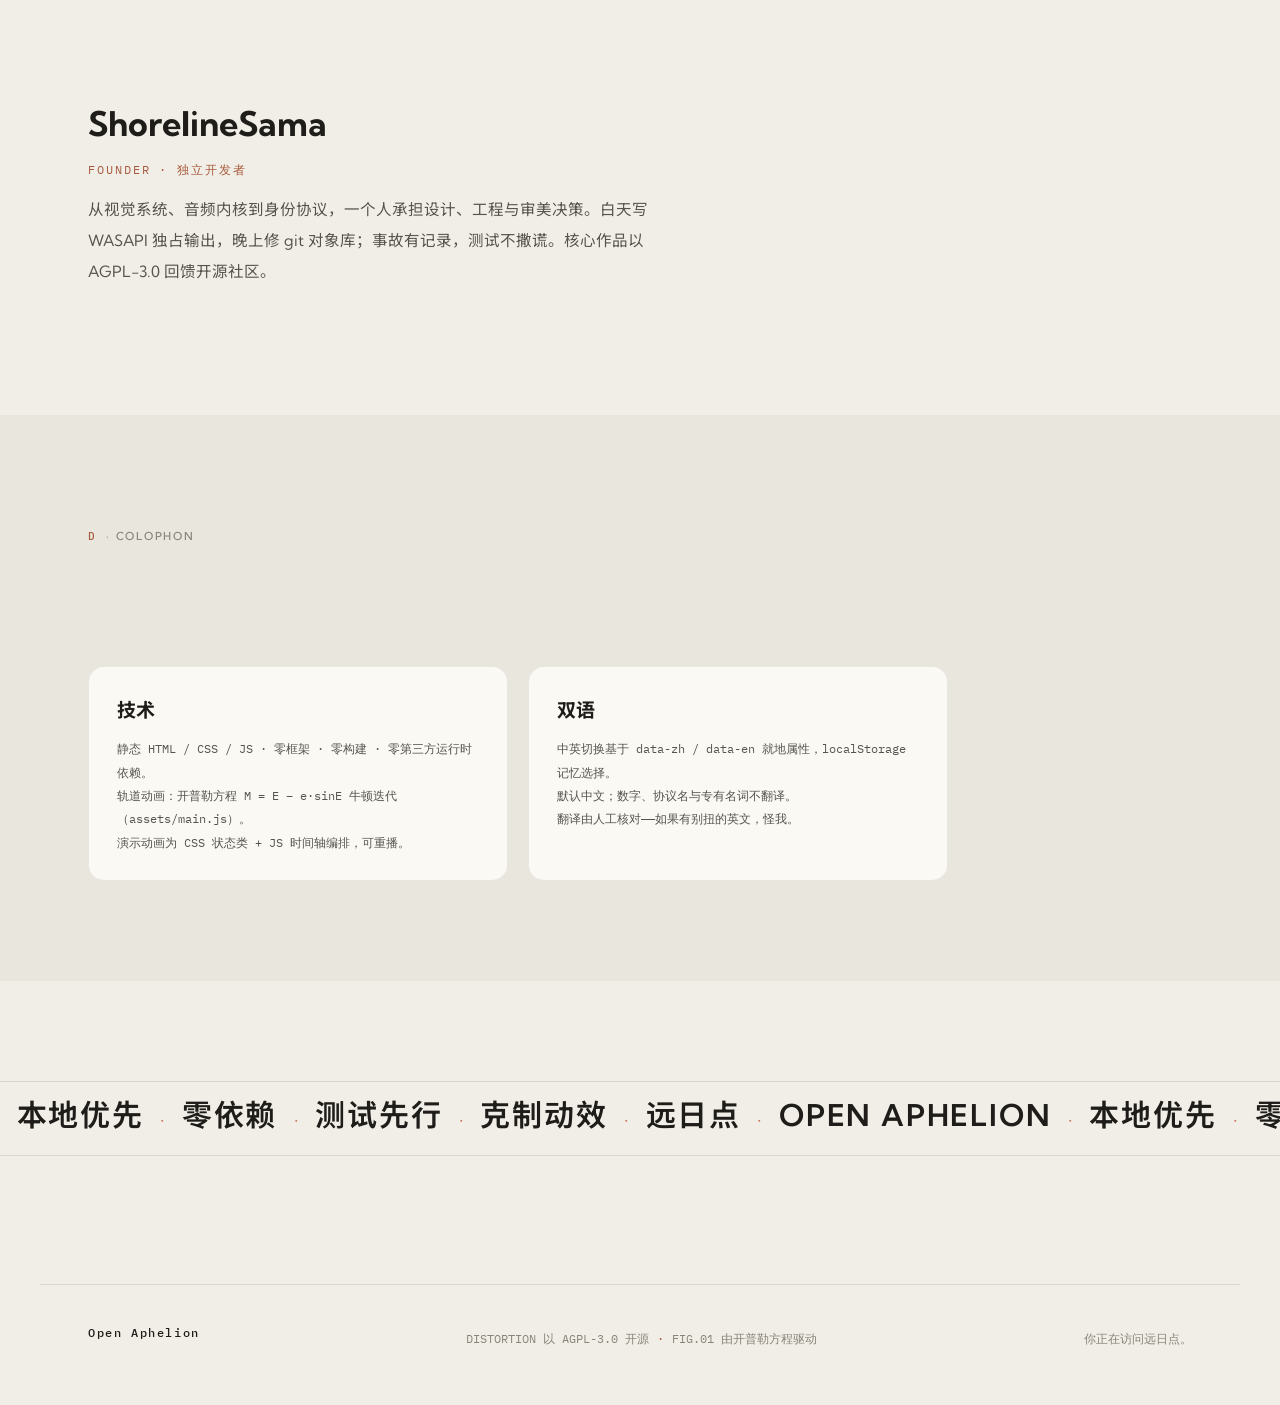
==== commit 9fc3c97e: "Add motion graphics kit: stagger reveals, clip titles, counters, marquee - rv entrance variants (up/" ====
--- a/about.html
+++ b/about.html
@@ -63,7 +63,7 @@
     <section class="subhero">
       <a class="backlink" href="index.html" data-zh="← 返回首页" data-en="← Back home">← 返回首页</a>
       <p class="eyebrow"><em>ABOUT</em>· <span data-zh="命名 · 原则 · 人" data-en="Naming · Principles · People">命名 · 原则 · 人</span></p>
-      <h1 data-zh="关于 Open Aphelion" data-en="About Open Aphelion">关于 Open Aphelion</h1>
+      <h1 class="rv-clip" data-zh="关于 Open Aphelion" data-en="About Open Aphelion">关于 Open Aphelion</h1>
       <p class="sub-cn" data-zh="Aphelion：天体轨道上离太阳最远的一点。" data-en="Aphelion: the point of an orbit farthest from the sun.">Aphelion：天体轨道上离太阳最远的一点。</p>
       <p class="lead" data-zh="Open Aphelion 是 ShorelineSama 的独立软件工作室。这一页讲清楚三件事：名字从哪来、规则是什么、谁在做。" data-en="Open Aphelion is the independent studio of ShorelineSama. This page answers three things: where the names come from, what the rules are, and who does it.">Open Aphelion 是 ShorelineSama 的独立软件工作室。这一页讲清楚三件事：名字从哪来、规则是什么、谁在做。</p>
     </section>
@@ -71,7 +71,7 @@
     <section class="sec" id="naming">
       <header class="sec-head reveal">
         <p class="eyebrow"><em>A</em>· <span data-zh="命名宇宙 / NAMING" data-en="Naming / NAMING">命名宇宙 / NAMING</span></p>
-        <h2 data-zh="从物理与天文里取名。" data-en="Names from physics and astronomy.">从物理与天文里取名。</h2>
+        <h2 class="rv-clip" data-zh="从物理与天文里取名。" data-en="Names from physics and astronomy.">从物理与天文里取名。</h2>
       </header>
       <p class="prose reveal" data-zh-html="<strong>Distortion</strong> 取自信号与时空的畸变——音频的失真，也是引力透镜的偏折；<strong>Aphelion</strong> 是轨道上离太阳最远的一点；<strong>YoursGit</strong> 把版本控制的主语还给「你」。三个名字共享同一套隐喻系统：物理与天文。我们不解释热爱，只命名它。" data-en-html="<strong>Distortion</strong> comes from the warping of signals and spacetime — audio clipping, and the bending of light by a gravitational lens. <strong>Aphelion</strong> is the farthest point of an orbit from the sun. <strong>YoursGit</strong> hands the subject of version control back to <i>you</i>. One metaphor system: physics and astronomy. We don't explain the love; we just name it."><strong>Distortion</strong> 取自信号与时空的畸变——音频的失真，也是引力透镜的偏折；<strong>Aphelion</strong> 是轨道上离太阳最远的一点；<strong>YoursGit</strong> 把版本控制的主语还给「你」。三个名字共享同一套隐喻系统：物理与天文。我们不解释热爱，只命名它。</p>
       <p class="prose reveal" data-zh="字标里的图形同样是推导出来的：Aphelion 的 o 被替换成一条倾斜的椭圆轨道——开普勒第一定律说轨道是椭圆、太阳居焦点；环上的橙点即远日点，整颗天体离太阳最远的时刻。首字母 O 保持圆形：轨道的理想形状本就该是个圆。" data-en="The wordmark is derived the same way: the o in Aphelion becomes a tilted elliptical orbit — Kepler's first law says orbits are ellipses with the sun at a focus; the dot on the ring is the aphelion, the moment a body is farthest from the sun. The capital O stays a circle: the ideal shape of an orbit is a circle anyway.">字标里的图形同样是推导出来的：Aphelion 的 o 被替换成一条倾斜的椭圆轨道——开普勒第一定律说轨道是椭圆、太阳居焦点；环上的橙点即远日点，整颗天体离太阳最远的时刻。首字母 O 保持圆形：轨道的理想形状本就该是个圆。</p>
@@ -80,25 +80,25 @@
     <section class="sec" id="principles">
       <header class="sec-head reveal">
         <p class="eyebrow"><em>B</em>· <span data-zh="工程原则 / PRINCIPLES" data-en="Principles / PRINCIPLES">工程原则 / PRINCIPLES</span></p>
-        <h2 data-zh="四条原则，全部有代码背书。" data-en="Four principles, all backed by code.">四条原则，全部有代码背书。</h2>
+        <h2 class="rv-clip" data-zh="四条原则，全部有代码背书。" data-en="Four principles, all backed by code.">四条原则，全部有代码背书。</h2>
       </header>
-      <div class="principles">
-        <div class="principle reveal">
+      <div class="principles rv-stagger">
+        <div class="principle">
           <span class="p-no">P·1</span>
           <h3 data-zh="本地优先" data-en="Local first">本地优先</h3>
           <p data-zh="三件作品都能在断网环境完成全部核心功能。Distortion 的曲库、IdP 的账号库、YoursGit 的解析目标，全在用户磁盘上。" data-en="All three works work offline at their core. Distortion's library, the IdP's account store and YoursGit's parse targets all live on the user's disk.">三件作品都能在断网环境完成全部核心功能。Distortion 的曲库、IdP 的账号库、YoursGit 的解析目标，全在用户磁盘上。</p>
         </div>
-        <div class="principle reveal d1">
+        <div class="principle">
           <span class="p-no">P·2</span>
           <h3 data-zh="克制依赖" data-en="Minimal deps">克制依赖</h3>
           <p data-zh="IdP 运行时零依赖；本站同样零框架零构建。依赖每少一个，供应链就少一分风险，分发就轻一分。" data-en="The IdP has zero runtime deps; this site has zero frameworks and zero build. Fewer dependencies, less supply-chain risk, lighter ships.">IdP 运行时零依赖；本站同样零框架零构建。依赖每少一个，供应链就少一分风险，分发就轻一分。</p>
         </div>
-        <div class="principle reveal d2">
+        <div class="principle">
           <span class="p-no">P·3</span>
           <h3 data-zh="测试先行" data-en="Test first">测试先行</h3>
           <p data-zh="2600+ 用例守着播放器内核，17 个端到端用例守着身份服务，图布局与解析器各有单测。测试不撒谎。" data-en="2600+ cases guard the player kernel, 17 end-to-end cases the identity service, with unit tests for graph layout and parsers. Tests don't lie.">2600+ 用例守着播放器内核，17 个端到端用例守着身份服务，图布局与解析器各有单测。测试不撒谎。</p>
         </div>
-        <div class="principle reveal d3">
+        <div class="principle">
           <span class="p-no">P·4</span>
           <h3 data-zh="克制的动效" data-en="Restrained motion">克制的动效</h3>
           <p data-zh="rise ≤ 300ms，hover ≤ 240ms，尊重 prefers-reduced-motion。动效服务于层级，不服务于炫技。" data-en="rise ≤ 300ms, hover ≤ 240ms, prefers-reduced-motion respected. Motion serves hierarchy, not showing off.">rise ≤ 300ms，hover ≤ 240ms，尊重 prefers-reduced-motion。动效服务于层级，不服务于炫技。</p>
@@ -109,7 +109,7 @@
     <section class="sec" id="team-page">
       <header class="sec-head reveal">
         <p class="eyebrow"><em>C</em>· <span data-zh="团队 / CREW" data-en="Crew / CREW">团队 / CREW</span></p>
-        <h2 data-zh="一个人，一条产品线。" data-en="One person, one product line.">一个人，一条产品线。</h2>
+        <h2 class="rv-clip" data-zh="一个人，一条产品线。" data-en="One person, one product line.">一个人，一条产品线。</h2>
       </header>
       <div class="crew reveal">
         <p class="crew-name">ShorelineSama</p>
@@ -122,20 +122,23 @@
       <section class="sec" id="colophon">
         <header class="sec-head reveal">
           <p class="eyebrow"><em>D</em>· COLOPHON</p>
-          <h2 data-zh="本页如何建成。" data-en="How this site is built.">本页如何建成。</h2>
+          <h2 class="rv-clip" data-zh="本页如何建成。" data-en="How this site is built.">本页如何建成。</h2>
         </header>
-        <div class="openbox">
-          <div class="open-cell reveal">
+        <div class="openbox rv-stagger">
+          <div class="open-cell">
             <h3 data-zh="技术" data-en="Tech">技术</h3>
             <p class="mono" data-zh-html="静态 HTML / CSS / JS · 零框架 · 零构建 · 零第三方运行时依赖。<br>轨道动画：开普勒方程 M = E − e·sinE 牛顿迭代（assets/main.js）。<br>演示动画为 CSS 状态类 + JS 时间轴编排，可重播。" data-en-html="Static HTML / CSS / JS · zero frameworks · zero build · zero third-party runtime.<br>Orbit demo: Kepler's equation M = E − e·sinE via Newton iteration (assets/main.js).<br>The intro sequence is CSS state classes orchestrated by a JS timeline, replayable.">静态 HTML / CSS / JS · 零框架 · 零构建 · 零第三方运行时依赖。<br>轨道动画：开普勒方程 M = E − e·sinE 牛顿迭代（assets/main.js）。<br>演示动画为 CSS 状态类 + JS 时间轴编排，可重播。</p>
           </div>
-          <div class="open-cell reveal d1">
+          <div class="open-cell">
             <h3 data-zh="双语" data-en="Bilingual">双语</h3>
             <p class="mono" data-zh-html="中英切换基于 data-zh / data-en 就地属性，localStorage 记忆选择。<br>默认中文；数字、协议名与专有名词不翻译。<br>翻译由人工核对——如果有别扭的英文，怪我。" data-en-html="ZH/EN toggle works on in-place data-zh / data-en attributes; choice kept in localStorage.<br>Chinese by default; numbers, protocol names and proper nouns stay untranslated.<br>Translations are hand-checked — blame me for any awkward English.">中英切换基于 data-zh / data-en 就地属性，localStorage 记忆选择。<br>默认中文；数字、协议名与专有名词不翻译。<br>翻译由人工核对——如果有别扭的英文，怪我。</p>
           </div>
         </div>
       </section>
     </div>
+<div class="marquee" aria-hidden="true">
+    <div class="marquee-track" data-zh-html='<span class="marquee-seq"><span>本地优先</span><i>·</i><span>零依赖</span><i>·</i><span>测试先行</span><i>·</i><span>克制动效</span><i>·</i><span>远日点</span><i>·</i><span>OPEN APHELION</span><i>·</i></span><span class="marquee-seq"><span>本地优先</span><i>·</i><span>零依赖</span><i>·</i><span>测试先行</span><i>·</i><span>克制动效</span><i>·</i><span>远日点</span><i>·</i><span>OPEN APHELION</span><i>·</i></span>' data-en-html='<span class="marquee-seq"><span>Local first</span><i>·</i><span>Minimal deps</span><i>·</i><span>Test first</span><i>·</i><span>Restrained motion</span><i>·</i><span>Aphelion</span><i>·</i><span>OPEN APHELION</span><i>·</i></span><span class="marquee-seq"><span>Local first</span><i>·</i><span>Minimal deps</span><i>·</i><span>Test first</span><i>·</i><span>Restrained motion</span><i>·</i><span>Aphelion</span><i>·</i><span>OPEN APHELION</span><i>·</i></span>'><span class="marquee-seq"><span>本地优先</span><i>·</i><span>零依赖</span><i>·</i><span>测试先行</span><i>·</i><span>克制动效</span><i>·</i><span>远日点</span><i>·</i><span>OPEN APHELION</span><i>·</i></span><span class="marquee-seq"><span>本地优先</span><i>·</i><span>零依赖</span><i>·</i><span>测试先行</span><i>·</i><span>克制动效</span><i>·</i><span>远日点</span><i>·</i><span>OPEN APHELION</span><i>·</i></span></div>
+  </div>
   </main>
 
   <footer class="foot">
--- a/assets/style.css
+++ b/assets/style.css
@@ -73,6 +73,82 @@
 .d3 { transition-delay: .18s; }
 
 /* ==========================================================
+   MG 入场库（Motion Graphics kit，全 CSS + IO 触发）
+   ========================================================== */
+.rv {
+  opacity: 0;
+  transition:
+    opacity .65s cubic-bezier(.22, 1, .36, 1),
+    transform .65s cubic-bezier(.22, 1, .36, 1),
+    clip-path .75s cubic-bezier(.22, 1, .36, 1);
+}
+.rv-up  { transform: translateY(26px); }
+.rv-left { transform: translateX(-28px); }
+.rv-right { transform: translateX(28px); }
+.rv-scale { transform: scale(.965); }
+.rv.in { opacity: 1; transform: none; }
+
+/* clip 揭示：从左侧遮罩中长出 */
+.rv-clip {
+  opacity: 1;
+  clip-path: inset(0 100% 0 0);
+  transition: clip-path .8s cubic-bezier(.22, 1, .36, 1);
+}
+.rv-clip.in { clip-path: inset(0 0 0 0); }
+
+/* 容器接力：子元素依次入场 */
+.rv-stagger > * {
+  opacity: 0;
+  transform: translateY(22px);
+  transition:
+    opacity .55s cubic-bezier(.22, 1, .36, 1),
+    transform .55s cubic-bezier(.22, 1, .36, 1);
+}
+.rv-stagger.in > * { opacity: 1; transform: none; }
+
+/* 线生长 */
+.grow {
+  transform: scaleX(0);
+  transform-origin: left;
+  transition: transform .9s cubic-bezier(.22, 1, .36, 1) .15s;
+}
+.grow.in { transform: scaleX(1); }
+
+/* ---------- 页面进入转场 ---------- */
+body { animation: page-in .55s ease-out both; }
+@keyframes page-in { from { opacity: 0; } }
+
+/* ---------- MG 跑马灯 ---------- */
+.marquee {
+  overflow: hidden;
+  border-block: 1px solid var(--line);
+  margin-top: clamp(56px, 8vw, 100px);
+  padding: 18px 0;
+  user-select: none;
+}
+.marquee-track {
+  display: inline-flex;
+  white-space: nowrap;
+  animation: marquee 30s linear infinite;
+  will-change: transform;
+}
+.marquee:hover .marquee-track { animation-play-state: paused; }
+.marquee-seq { display: inline-flex; align-items: baseline; }
+.marquee-seq span {
+  font: 600 clamp(20px, 2.4vw, 30px)/1 var(--sans-en);
+  letter-spacing: .06em;
+  text-transform: uppercase;
+  color: var(--ink);
+  padding: 0 .55em;
+}
+.marquee-seq i {
+  font-style: normal;
+  color: var(--accent);
+  font-size: clamp(14px, 1.6vw, 20px);
+}
+@keyframes marquee { to { transform: translateX(-50%); } }
+
+/* ==========================================================
    顶栏 · Anthropic 式导航（照截图布局）
    链接组居左 · 字标绝对居中（全大写宽字距）· 右侧 EN + CTA
    ========================================================== */
@@ -896,9 +972,13 @@
    ========================================================== */
 @media (prefers-reduced-motion: reduce) {
   html { scroll-behavior: auto; }
-  .reveal { opacity: 1; transform: none; transition: none; }
+  body { animation: none; }
+  .reveal, .rv, .grow, .rv-clip { opacity: 1; transform: none; clip-path: none; transition: none; }
+  .rv-stagger > * { opacity: 1; transform: none; transition: none; }
+  .marquee-track { animation: none; }
   .card:hover { transform: none; }
   .btn-solid:hover, .btn-ghost:hover { transform: none; }
+  .star { animation: none; }
   #orbitSvg.intro .sun, #orbitSvg.intro .orbit, #orbitSvg.intro .body,
   #orbitSvg.intro .ap-mark, #orbitSvg.intro .ap-line, #orbitSvg.intro .ap-label,
   #orbitSvg.intro .ap-sub, #orbitSvg.intro .fig-corner, #orbitSvg.intro .stars { opacity: 1; }
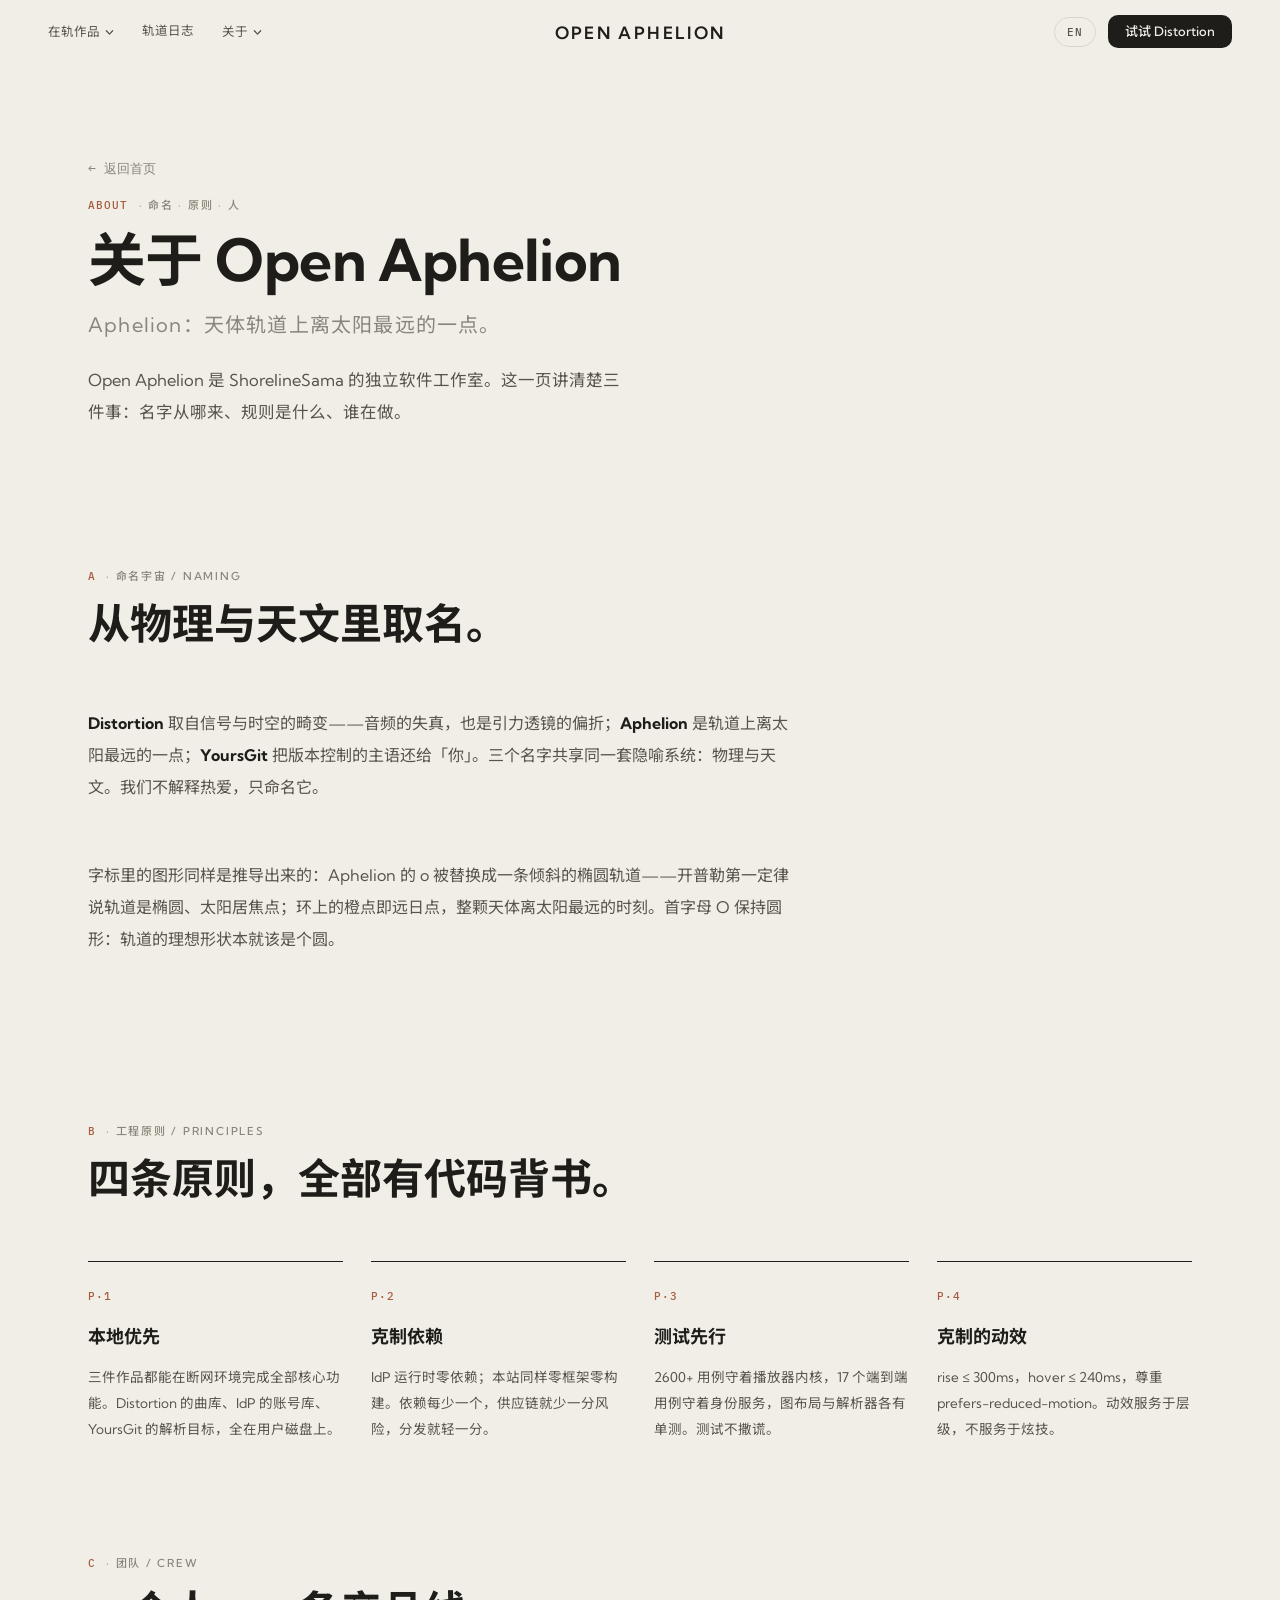
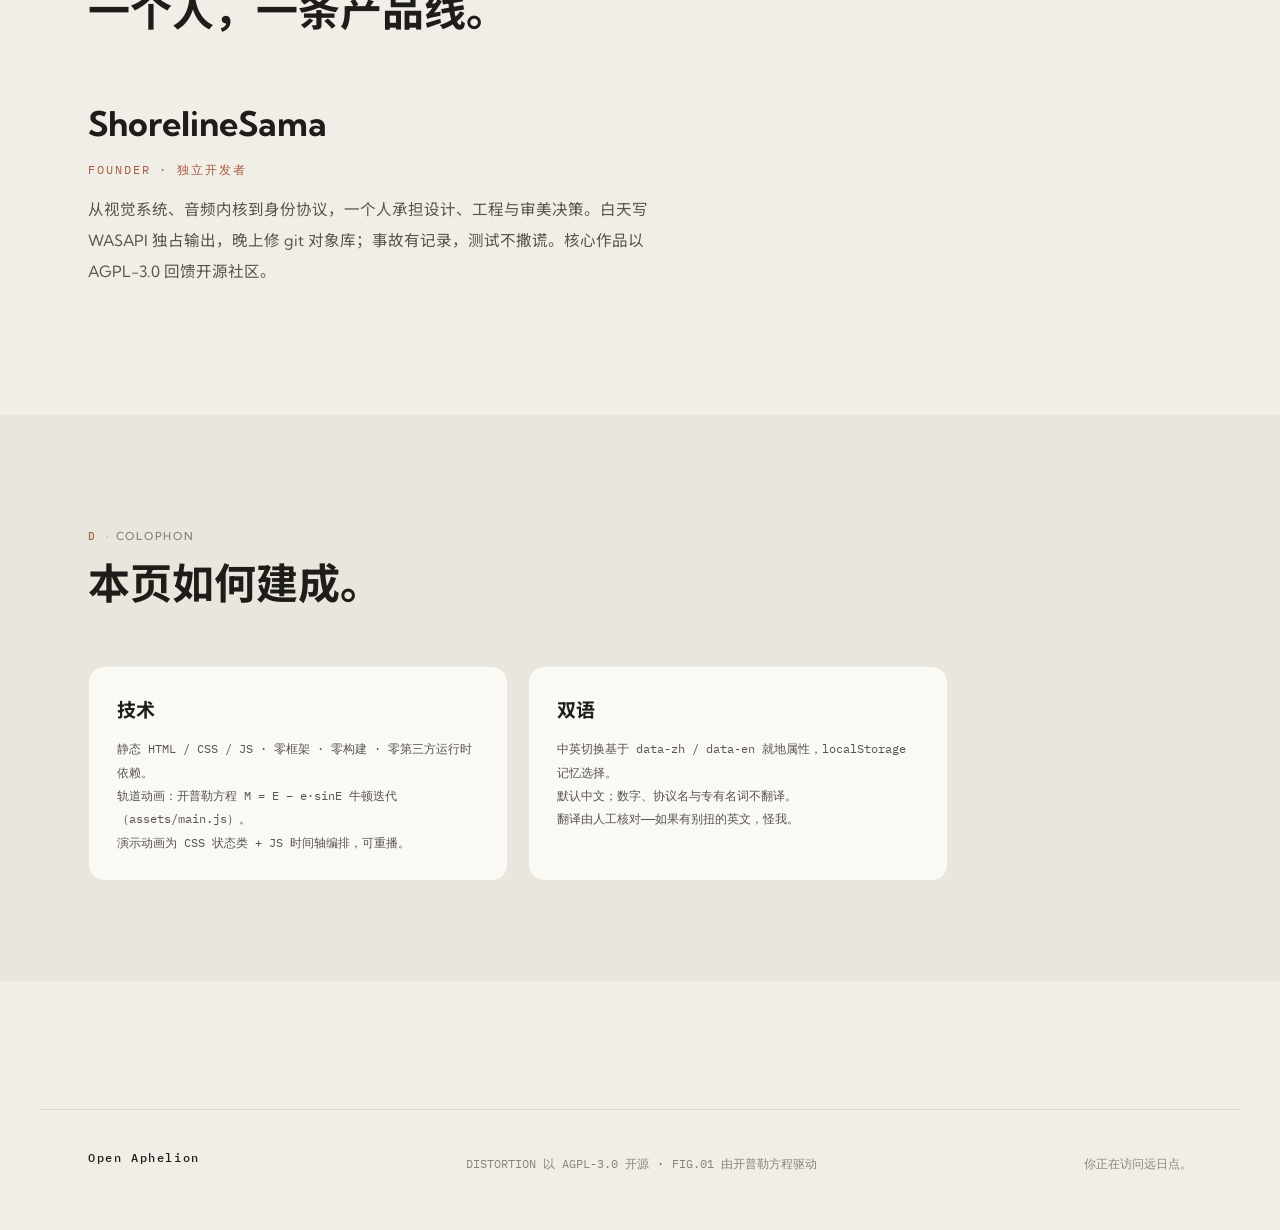
==== commit 55b6f754: "Revert "Add motion graphics kit: stagger reveals, clip titles, counters, marquee" This reverts commi" ====
--- a/about.html
+++ b/about.html
@@ -63,7 +63,7 @@
     <section class="subhero">
       <a class="backlink" href="index.html" data-zh="← 返回首页" data-en="← Back home">← 返回首页</a>
       <p class="eyebrow"><em>ABOUT</em>· <span data-zh="命名 · 原则 · 人" data-en="Naming · Principles · People">命名 · 原则 · 人</span></p>
-      <h1 class="rv-clip" data-zh="关于 Open Aphelion" data-en="About Open Aphelion">关于 Open Aphelion</h1>
+      <h1 data-zh="关于 Open Aphelion" data-en="About Open Aphelion">关于 Open Aphelion</h1>
       <p class="sub-cn" data-zh="Aphelion：天体轨道上离太阳最远的一点。" data-en="Aphelion: the point of an orbit farthest from the sun.">Aphelion：天体轨道上离太阳最远的一点。</p>
       <p class="lead" data-zh="Open Aphelion 是 ShorelineSama 的独立软件工作室。这一页讲清楚三件事：名字从哪来、规则是什么、谁在做。" data-en="Open Aphelion is the independent studio of ShorelineSama. This page answers three things: where the names come from, what the rules are, and who does it.">Open Aphelion 是 ShorelineSama 的独立软件工作室。这一页讲清楚三件事：名字从哪来、规则是什么、谁在做。</p>
     </section>
@@ -71,7 +71,7 @@
     <section class="sec" id="naming">
       <header class="sec-head reveal">
         <p class="eyebrow"><em>A</em>· <span data-zh="命名宇宙 / NAMING" data-en="Naming / NAMING">命名宇宙 / NAMING</span></p>
-        <h2 class="rv-clip" data-zh="从物理与天文里取名。" data-en="Names from physics and astronomy.">从物理与天文里取名。</h2>
+        <h2 data-zh="从物理与天文里取名。" data-en="Names from physics and astronomy.">从物理与天文里取名。</h2>
       </header>
       <p class="prose reveal" data-zh-html="<strong>Distortion</strong> 取自信号与时空的畸变——音频的失真，也是引力透镜的偏折；<strong>Aphelion</strong> 是轨道上离太阳最远的一点；<strong>YoursGit</strong> 把版本控制的主语还给「你」。三个名字共享同一套隐喻系统：物理与天文。我们不解释热爱，只命名它。" data-en-html="<strong>Distortion</strong> comes from the warping of signals and spacetime — audio clipping, and the bending of light by a gravitational lens. <strong>Aphelion</strong> is the farthest point of an orbit from the sun. <strong>YoursGit</strong> hands the subject of version control back to <i>you</i>. One metaphor system: physics and astronomy. We don't explain the love; we just name it."><strong>Distortion</strong> 取自信号与时空的畸变——音频的失真，也是引力透镜的偏折；<strong>Aphelion</strong> 是轨道上离太阳最远的一点；<strong>YoursGit</strong> 把版本控制的主语还给「你」。三个名字共享同一套隐喻系统：物理与天文。我们不解释热爱，只命名它。</p>
       <p class="prose reveal" data-zh="字标里的图形同样是推导出来的：Aphelion 的 o 被替换成一条倾斜的椭圆轨道——开普勒第一定律说轨道是椭圆、太阳居焦点；环上的橙点即远日点，整颗天体离太阳最远的时刻。首字母 O 保持圆形：轨道的理想形状本就该是个圆。" data-en="The wordmark is derived the same way: the o in Aphelion becomes a tilted elliptical orbit — Kepler's first law says orbits are ellipses with the sun at a focus; the dot on the ring is the aphelion, the moment a body is farthest from the sun. The capital O stays a circle: the ideal shape of an orbit is a circle anyway.">字标里的图形同样是推导出来的：Aphelion 的 o 被替换成一条倾斜的椭圆轨道——开普勒第一定律说轨道是椭圆、太阳居焦点；环上的橙点即远日点，整颗天体离太阳最远的时刻。首字母 O 保持圆形：轨道的理想形状本就该是个圆。</p>
@@ -80,25 +80,25 @@
     <section class="sec" id="principles">
       <header class="sec-head reveal">
         <p class="eyebrow"><em>B</em>· <span data-zh="工程原则 / PRINCIPLES" data-en="Principles / PRINCIPLES">工程原则 / PRINCIPLES</span></p>
-        <h2 class="rv-clip" data-zh="四条原则，全部有代码背书。" data-en="Four principles, all backed by code.">四条原则，全部有代码背书。</h2>
+        <h2 data-zh="四条原则，全部有代码背书。" data-en="Four principles, all backed by code.">四条原则，全部有代码背书。</h2>
       </header>
-      <div class="principles rv-stagger">
-        <div class="principle">
+      <div class="principles">
+        <div class="principle reveal">
           <span class="p-no">P·1</span>
           <h3 data-zh="本地优先" data-en="Local first">本地优先</h3>
           <p data-zh="三件作品都能在断网环境完成全部核心功能。Distortion 的曲库、IdP 的账号库、YoursGit 的解析目标，全在用户磁盘上。" data-en="All three works work offline at their core. Distortion's library, the IdP's account store and YoursGit's parse targets all live on the user's disk.">三件作品都能在断网环境完成全部核心功能。Distortion 的曲库、IdP 的账号库、YoursGit 的解析目标，全在用户磁盘上。</p>
         </div>
-        <div class="principle">
+        <div class="principle reveal d1">
           <span class="p-no">P·2</span>
           <h3 data-zh="克制依赖" data-en="Minimal deps">克制依赖</h3>
           <p data-zh="IdP 运行时零依赖；本站同样零框架零构建。依赖每少一个，供应链就少一分风险，分发就轻一分。" data-en="The IdP has zero runtime deps; this site has zero frameworks and zero build. Fewer dependencies, less supply-chain risk, lighter ships.">IdP 运行时零依赖；本站同样零框架零构建。依赖每少一个，供应链就少一分风险，分发就轻一分。</p>
         </div>
-        <div class="principle">
+        <div class="principle reveal d2">
           <span class="p-no">P·3</span>
           <h3 data-zh="测试先行" data-en="Test first">测试先行</h3>
           <p data-zh="2600+ 用例守着播放器内核，17 个端到端用例守着身份服务，图布局与解析器各有单测。测试不撒谎。" data-en="2600+ cases guard the player kernel, 17 end-to-end cases the identity service, with unit tests for graph layout and parsers. Tests don't lie.">2600+ 用例守着播放器内核，17 个端到端用例守着身份服务，图布局与解析器各有单测。测试不撒谎。</p>
         </div>
-        <div class="principle">
+        <div class="principle reveal d3">
           <span class="p-no">P·4</span>
           <h3 data-zh="克制的动效" data-en="Restrained motion">克制的动效</h3>
           <p data-zh="rise ≤ 300ms，hover ≤ 240ms，尊重 prefers-reduced-motion。动效服务于层级，不服务于炫技。" data-en="rise ≤ 300ms, hover ≤ 240ms, prefers-reduced-motion respected. Motion serves hierarchy, not showing off.">rise ≤ 300ms，hover ≤ 240ms，尊重 prefers-reduced-motion。动效服务于层级，不服务于炫技。</p>
@@ -109,7 +109,7 @@
     <section class="sec" id="team-page">
       <header class="sec-head reveal">
         <p class="eyebrow"><em>C</em>· <span data-zh="团队 / CREW" data-en="Crew / CREW">团队 / CREW</span></p>
-        <h2 class="rv-clip" data-zh="一个人，一条产品线。" data-en="One person, one product line.">一个人，一条产品线。</h2>
+        <h2 data-zh="一个人，一条产品线。" data-en="One person, one product line.">一个人，一条产品线。</h2>
       </header>
       <div class="crew reveal">
         <p class="crew-name">ShorelineSama</p>
@@ -122,23 +122,20 @@
       <section class="sec" id="colophon">
         <header class="sec-head reveal">
           <p class="eyebrow"><em>D</em>· COLOPHON</p>
-          <h2 class="rv-clip" data-zh="本页如何建成。" data-en="How this site is built.">本页如何建成。</h2>
+          <h2 data-zh="本页如何建成。" data-en="How this site is built.">本页如何建成。</h2>
         </header>
-        <div class="openbox rv-stagger">
-          <div class="open-cell">
+        <div class="openbox">
+          <div class="open-cell reveal">
             <h3 data-zh="技术" data-en="Tech">技术</h3>
             <p class="mono" data-zh-html="静态 HTML / CSS / JS · 零框架 · 零构建 · 零第三方运行时依赖。<br>轨道动画：开普勒方程 M = E − e·sinE 牛顿迭代（assets/main.js）。<br>演示动画为 CSS 状态类 + JS 时间轴编排，可重播。" data-en-html="Static HTML / CSS / JS · zero frameworks · zero build · zero third-party runtime.<br>Orbit demo: Kepler's equation M = E − e·sinE via Newton iteration (assets/main.js).<br>The intro sequence is CSS state classes orchestrated by a JS timeline, replayable.">静态 HTML / CSS / JS · 零框架 · 零构建 · 零第三方运行时依赖。<br>轨道动画：开普勒方程 M = E − e·sinE 牛顿迭代（assets/main.js）。<br>演示动画为 CSS 状态类 + JS 时间轴编排，可重播。</p>
           </div>
-          <div class="open-cell">
+          <div class="open-cell reveal d1">
             <h3 data-zh="双语" data-en="Bilingual">双语</h3>
             <p class="mono" data-zh-html="中英切换基于 data-zh / data-en 就地属性，localStorage 记忆选择。<br>默认中文；数字、协议名与专有名词不翻译。<br>翻译由人工核对——如果有别扭的英文，怪我。" data-en-html="ZH/EN toggle works on in-place data-zh / data-en attributes; choice kept in localStorage.<br>Chinese by default; numbers, protocol names and proper nouns stay untranslated.<br>Translations are hand-checked — blame me for any awkward English.">中英切换基于 data-zh / data-en 就地属性，localStorage 记忆选择。<br>默认中文；数字、协议名与专有名词不翻译。<br>翻译由人工核对——如果有别扭的英文，怪我。</p>
           </div>
         </div>
       </section>
     </div>
-<div class="marquee" aria-hidden="true">
-    <div class="marquee-track" data-zh-html='<span class="marquee-seq"><span>本地优先</span><i>·</i><span>零依赖</span><i>·</i><span>测试先行</span><i>·</i><span>克制动效</span><i>·</i><span>远日点</span><i>·</i><span>OPEN APHELION</span><i>·</i></span><span class="marquee-seq"><span>本地优先</span><i>·</i><span>零依赖</span><i>·</i><span>测试先行</span><i>·</i><span>克制动效</span><i>·</i><span>远日点</span><i>·</i><span>OPEN APHELION</span><i>·</i></span>' data-en-html='<span class="marquee-seq"><span>Local first</span><i>·</i><span>Minimal deps</span><i>·</i><span>Test first</span><i>·</i><span>Restrained motion</span><i>·</i><span>Aphelion</span><i>·</i><span>OPEN APHELION</span><i>·</i></span><span class="marquee-seq"><span>Local first</span><i>·</i><span>Minimal deps</span><i>·</i><span>Test first</span><i>·</i><span>Restrained motion</span><i>·</i><span>Aphelion</span><i>·</i><span>OPEN APHELION</span><i>·</i></span>'><span class="marquee-seq"><span>本地优先</span><i>·</i><span>零依赖</span><i>·</i><span>测试先行</span><i>·</i><span>克制动效</span><i>·</i><span>远日点</span><i>·</i><span>OPEN APHELION</span><i>·</i></span><span class="marquee-seq"><span>本地优先</span><i>·</i><span>零依赖</span><i>·</i><span>测试先行</span><i>·</i><span>克制动效</span><i>·</i><span>远日点</span><i>·</i><span>OPEN APHELION</span><i>·</i></span></div>
-  </div>
   </main>
 
   <footer class="foot">
--- a/assets/style.css
+++ b/assets/style.css
@@ -73,82 +73,6 @@
 .d3 { transition-delay: .18s; }
 
 /* ==========================================================
-   MG 入场库（Motion Graphics kit，全 CSS + IO 触发）
-   ========================================================== */
-.rv {
-  opacity: 0;
-  transition:
-    opacity .65s cubic-bezier(.22, 1, .36, 1),
-    transform .65s cubic-bezier(.22, 1, .36, 1),
-    clip-path .75s cubic-bezier(.22, 1, .36, 1);
-}
-.rv-up  { transform: translateY(26px); }
-.rv-left { transform: translateX(-28px); }
-.rv-right { transform: translateX(28px); }
-.rv-scale { transform: scale(.965); }
-.rv.in { opacity: 1; transform: none; }
-
-/* clip 揭示：从左侧遮罩中长出 */
-.rv-clip {
-  opacity: 1;
-  clip-path: inset(0 100% 0 0);
-  transition: clip-path .8s cubic-bezier(.22, 1, .36, 1);
-}
-.rv-clip.in { clip-path: inset(0 0 0 0); }
-
-/* 容器接力：子元素依次入场 */
-.rv-stagger > * {
-  opacity: 0;
-  transform: translateY(22px);
-  transition:
-    opacity .55s cubic-bezier(.22, 1, .36, 1),
-    transform .55s cubic-bezier(.22, 1, .36, 1);
-}
-.rv-stagger.in > * { opacity: 1; transform: none; }
-
-/* 线生长 */
-.grow {
-  transform: scaleX(0);
-  transform-origin: left;
-  transition: transform .9s cubic-bezier(.22, 1, .36, 1) .15s;
-}
-.grow.in { transform: scaleX(1); }
-
-/* ---------- 页面进入转场 ---------- */
-body { animation: page-in .55s ease-out both; }
-@keyframes page-in { from { opacity: 0; } }
-
-/* ---------- MG 跑马灯 ---------- */
-.marquee {
-  overflow: hidden;
-  border-block: 1px solid var(--line);
-  margin-top: clamp(56px, 8vw, 100px);
-  padding: 18px 0;
-  user-select: none;
-}
-.marquee-track {
-  display: inline-flex;
-  white-space: nowrap;
-  animation: marquee 30s linear infinite;
-  will-change: transform;
-}
-.marquee:hover .marquee-track { animation-play-state: paused; }
-.marquee-seq { display: inline-flex; align-items: baseline; }
-.marquee-seq span {
-  font: 600 clamp(20px, 2.4vw, 30px)/1 var(--sans-en);
-  letter-spacing: .06em;
-  text-transform: uppercase;
-  color: var(--ink);
-  padding: 0 .55em;
-}
-.marquee-seq i {
-  font-style: normal;
-  color: var(--accent);
-  font-size: clamp(14px, 1.6vw, 20px);
-}
-@keyframes marquee { to { transform: translateX(-50%); } }
-
-/* ==========================================================
    顶栏 · Anthropic 式导航（照截图布局）
    链接组居左 · 字标绝对居中（全大写宽字距）· 右侧 EN + CTA
    ========================================================== */
@@ -972,13 +896,9 @@
    ========================================================== */
 @media (prefers-reduced-motion: reduce) {
   html { scroll-behavior: auto; }
-  body { animation: none; }
-  .reveal, .rv, .grow, .rv-clip { opacity: 1; transform: none; clip-path: none; transition: none; }
-  .rv-stagger > * { opacity: 1; transform: none; transition: none; }
-  .marquee-track { animation: none; }
+  .reveal { opacity: 1; transform: none; transition: none; }
   .card:hover { transform: none; }
   .btn-solid:hover, .btn-ghost:hover { transform: none; }
-  .star { animation: none; }
   #orbitSvg.intro .sun, #orbitSvg.intro .orbit, #orbitSvg.intro .body,
   #orbitSvg.intro .ap-mark, #orbitSvg.intro .ap-line, #orbitSvg.intro .ap-label,
   #orbitSvg.intro .ap-sub, #orbitSvg.intro .fig-corner, #orbitSvg.intro .stars { opacity: 1; }
